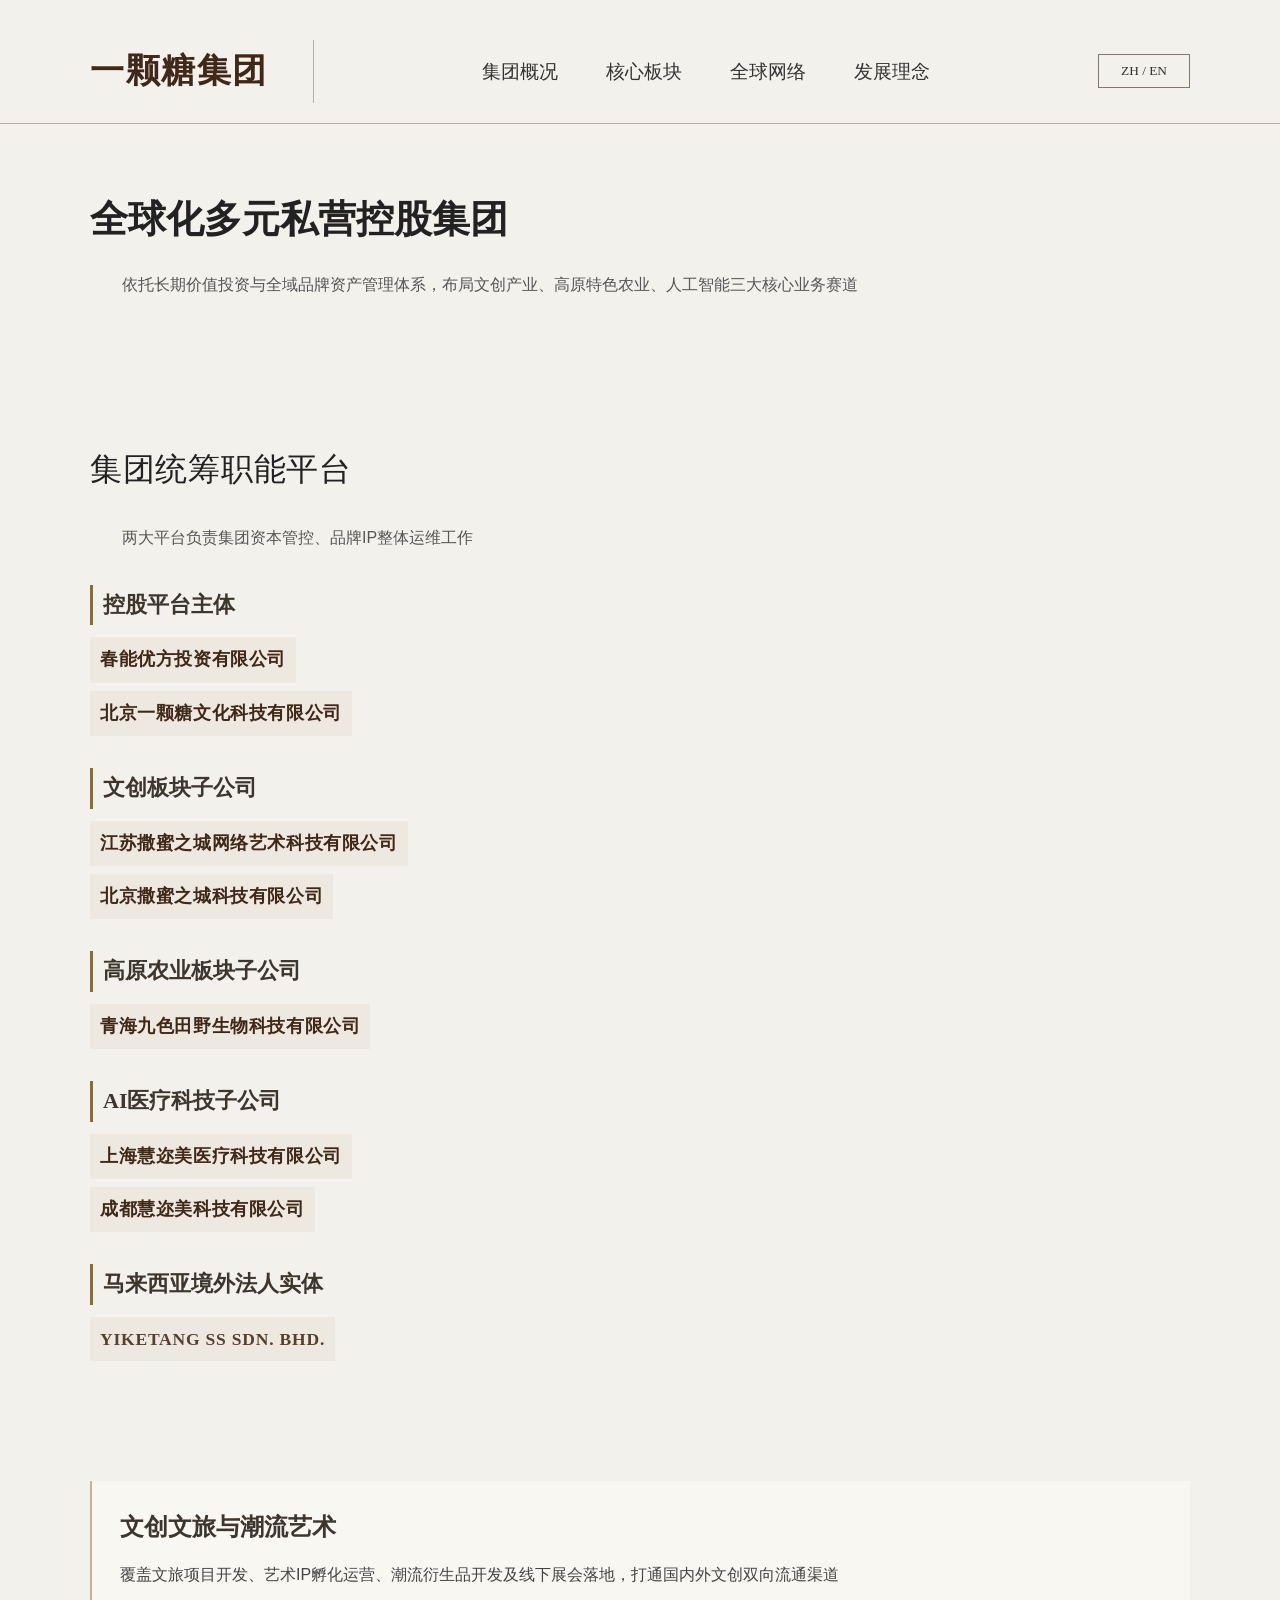
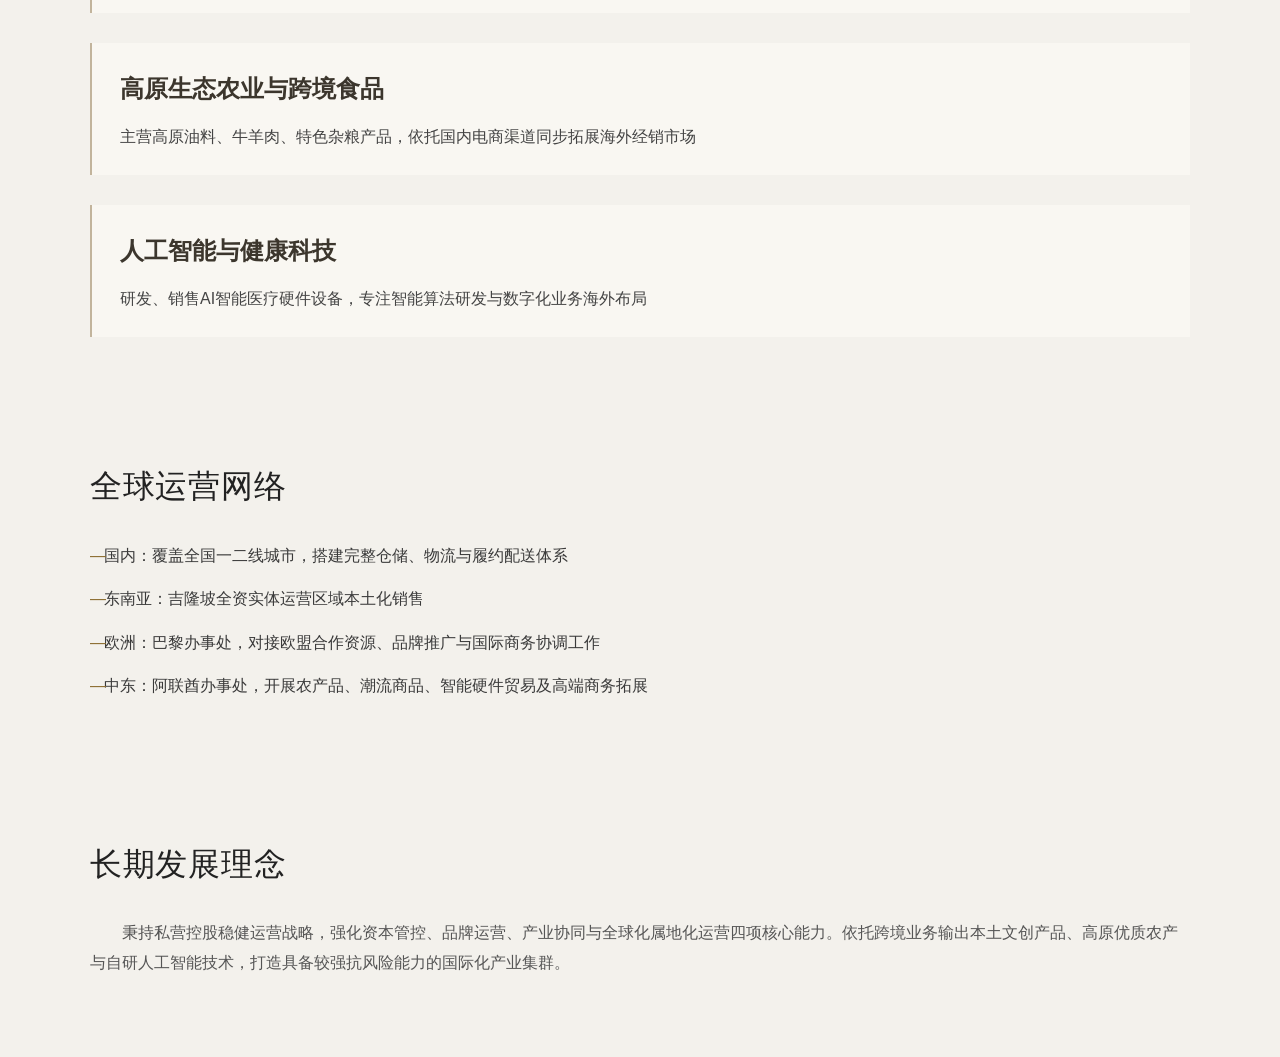
==== index.html @ 086eeeee "v2.0" ====
<!DOCTYPE html>
<html lang="zh-CN">
<head>
  <meta charset="UTF-8">
  <meta name="viewport" content="width=device-width, initial-scale=1.0">
  <title>一颗糖集团 | YKT Group</title>
  <link rel="stylesheet" href="./style.css">
</head>
<body>
  <!-- 顶部导航 -->
  <header class="header">
    <div class="container nav-wrap">
      <div class="nav-brand" id="navBrand"></div>
      <nav class="nav-menu">
        <a href="#about" class="nav-item" data-key="about"></a>
        <a href="#business" class="nav-item" data-key="business"></a>
        <a href="#global" class="nav-item" data-key="globalNet"></a>
        <a href="#vision" class="nav-item" data-key="vision"></a>
      </nav>
      <button class="lang-switch">ZH / EN</button>
    </div>
  </header>

  <!-- 首页横幅 -->
  <section class="hero block">
    <div class="container">
      <h1 class="hero-title"></h1>
      <p class="hero-desc"></p>
    </div>
  </section>

  <!-- 集团&公司列表 -->
  <section id="about" class="about block">
    <div class="container">
      <h2 class="sec-title platform-title"></h2>
      <p class="platform-desc"></p>
      <div class="company-group">
        <h3 class="group-subtitle">控股平台主体</h3>
        <div class="company-list" id="platformCompanies"></div>

        <h3 class="group-subtitle">文创板块子公司</h3>
        <div class="company-list" id="culturalCompanies"></div>

        <h3 class="group-subtitle">高原农业板块子公司</h3>
        <div class="company-list" id="agriCompanies"></div>

        <h3 class="group-subtitle">AI医疗科技子公司</h3>
        <div class="company-list" id="aiMedCompanies"></div>

        <h3 class="group-subtitle">马来西亚境外法人实体</h3>
        <div class="company-list" id="overseaCompanies"></div>
      </div>
    </div>
  </section>

  <!-- 业务板块 -->
  <section id="business" class="business block">
    <div class="container" id="businessWrap"></div>
  </section>

  <!-- 全球网络 -->
  <section id="global" class="global block">
    <div class="container">
      <h2 class="sec-title">全球运营网络</h2>
      <ul class="global-list" id="globalList"></ul>
    </div>
  </section>

  <!-- 发展理念 -->
  <section id="vision" class="vision block">
    <div class="container">
      <h2 class="sec-title">长期发展理念</h2>
      <p class="vision-text"></p>
    </div>
  </section>

  <script src="./main.js"></script>
</body>
</html>
---- style.css ----
* {
  margin: 0;
  padding: 0;
  box-sizing: border-box;
}
html {
  scroll-behavior: smooth;
}
body {
  background-color: #f3f1ec;
  color: #444444;
  font-family: "Segoe UI", Helvetica, Arial, sans-serif;
  line-height: 1.85;
  font-size: 16px;
}
.container {
  max-width: 1180px;
  margin: 0 auto;
  padding: 0 40px;
}
.block {
  padding: 60px 0;
}

/* 导航栏 */
.header {
  padding: 40px 0 20px;
  border-bottom: 1px solid #b8b0a1;
}
.nav-wrap {
  display: flex;
  align-items: center;
  justify-content: space-between;
}
.nav-brand {
  font-family: "Times New Roman", Georgia, serif;
  font-size: 34px;
  font-weight: 700;
  color: #402818;
  letter-spacing: 1.6px;
  padding-right: 45px;
  border-right: 1px solid #b8b0a1;
}
.nav-menu {
  display: flex;
  gap: 48px;
}
.nav-item {
  color: #333;
  text-decoration: none;
  font-size: 19px;
  font-family: "Times New Roman", serif;
  position: relative;
}
.nav-item::after {
  content: "";
  position: absolute;
  left: 0;
  bottom: -4px;
  width: 0;
  height: 2px;
  background-color: #8c6d31;
  transition: 0.3s ease;
}
.nav-item:hover::after {
  width: 100%;
}
.lang-switch {
  border: 1px solid #80786b;
  background: transparent;
  color: #333;
  padding: 8px 22px;
  cursor: pointer;
  transition: 0.3s;
  font-family: "Times New Roman", serif;
}
.lang-switch:hover {
  background: #3c362d;
  color: #fff;
}

/* 通用标题样式 */
.sec-title {
  font-family: "Times New Roman", serif;
  font-size: 32px;
  color: #222;
  margin-bottom: 24px;
  font-weight: normal;
  letter-spacing: 0.7px;
}
.group-subtitle {
  font-family: "Times New Roman", serif;
  font-size: 22px;
  color: #3c362d;
  margin: 32px 0 12px;
  padding-left: 10px;
  border-left: 3px solid #8c6d31;
}
.hero-title {
  font-family: "Times New Roman", serif;
  font-size: 38px;
  color: #222;
  margin-bottom: 16px;
}
.hero-desc, .platform-desc, .vision-text {
  color: #555;
  font-size: 16px;
  text-indent: 2em;
  margin-bottom: 20px;
}

/* 公司列表容器：独占一行排版 */
.company-list {
  display: flex;
  flex-direction: column;
  gap: 8px;
}
/* 中文公司样式 老钱深红棕 */
.cn-firm {
  font-family: SimSun, serif !important;
  color: #402818 !important;
  font-weight: bold !important;
  font-size: 18px !important;
  letter-spacing: 0.6px;
  padding: 6px 10px;
  background-color: rgba(140, 109, 49, 0.06);
  width: fit-content;
}
/* 英文/海外公司 复古咖色 */
.en-firm {
  font-family: "Times New Roman", Georgia, serif !important;
  color: #573f2e !important;
  font-weight: 600 !important;
  font-size: 17.5px !important;
  letter-spacing: 0.8px;
  padding: 6px 10px;
  background-color: rgba(140, 109, 49, 0.06);
  width: fit-content;
}

/* 业务卡片 */
#businessWrap {
  display: flex;
  flex-direction: column;
  gap: 30px;
}
.biz-card {
  padding: 24px 28px;
  background: #f9f7f2;
  border-left: 2px solid #c2b49c;
}
.biz-card h4 {
  font-family: "Times New Roman", serif;
  font-size: 24px;
  color: #3c362d;
  margin-bottom: 10px;
}
/* 全球网络列表 */
.global-list li {
  margin: 14px 0;
  padding-left: 14px;
  color: #3a3a3a;
  list-style: none;
  position: relative;
}
.global-list li::before {
  content: "—";
  color: #8c6d31;
  position: absolute;
  left: 0;
}
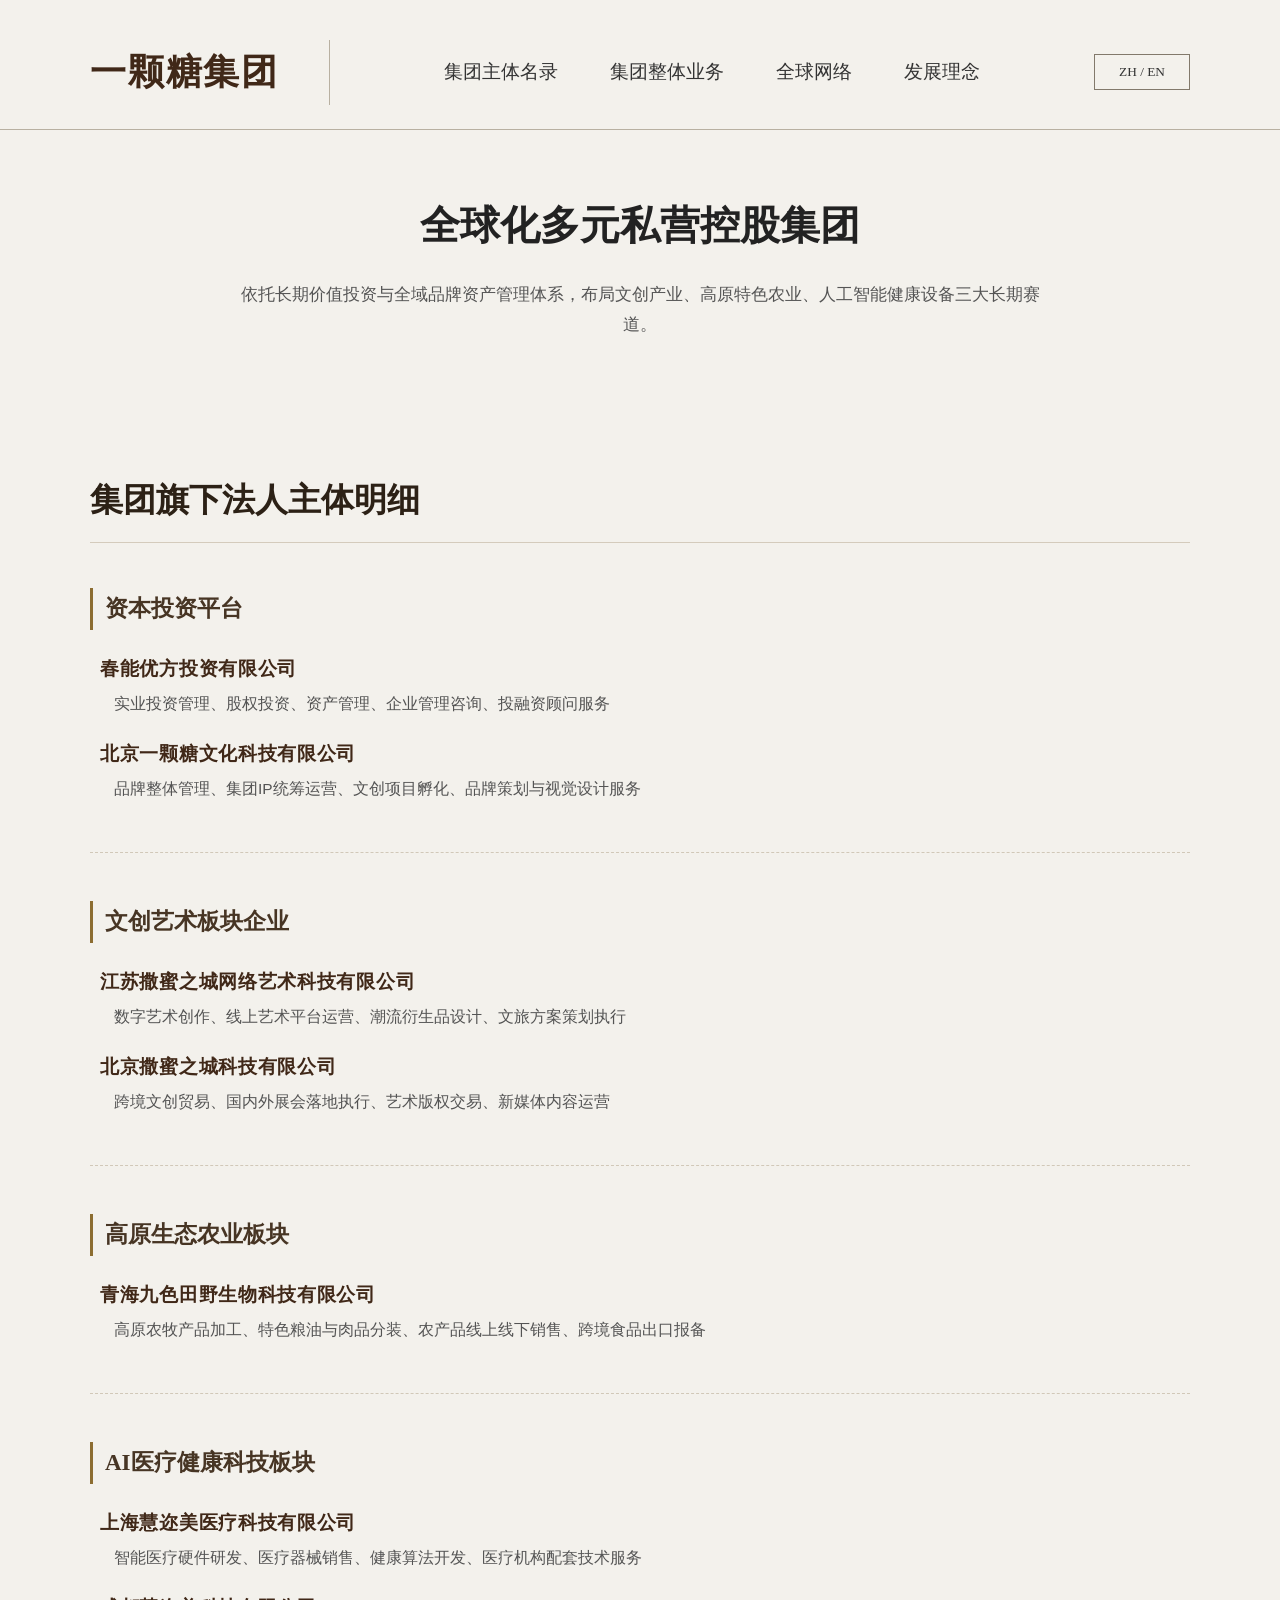
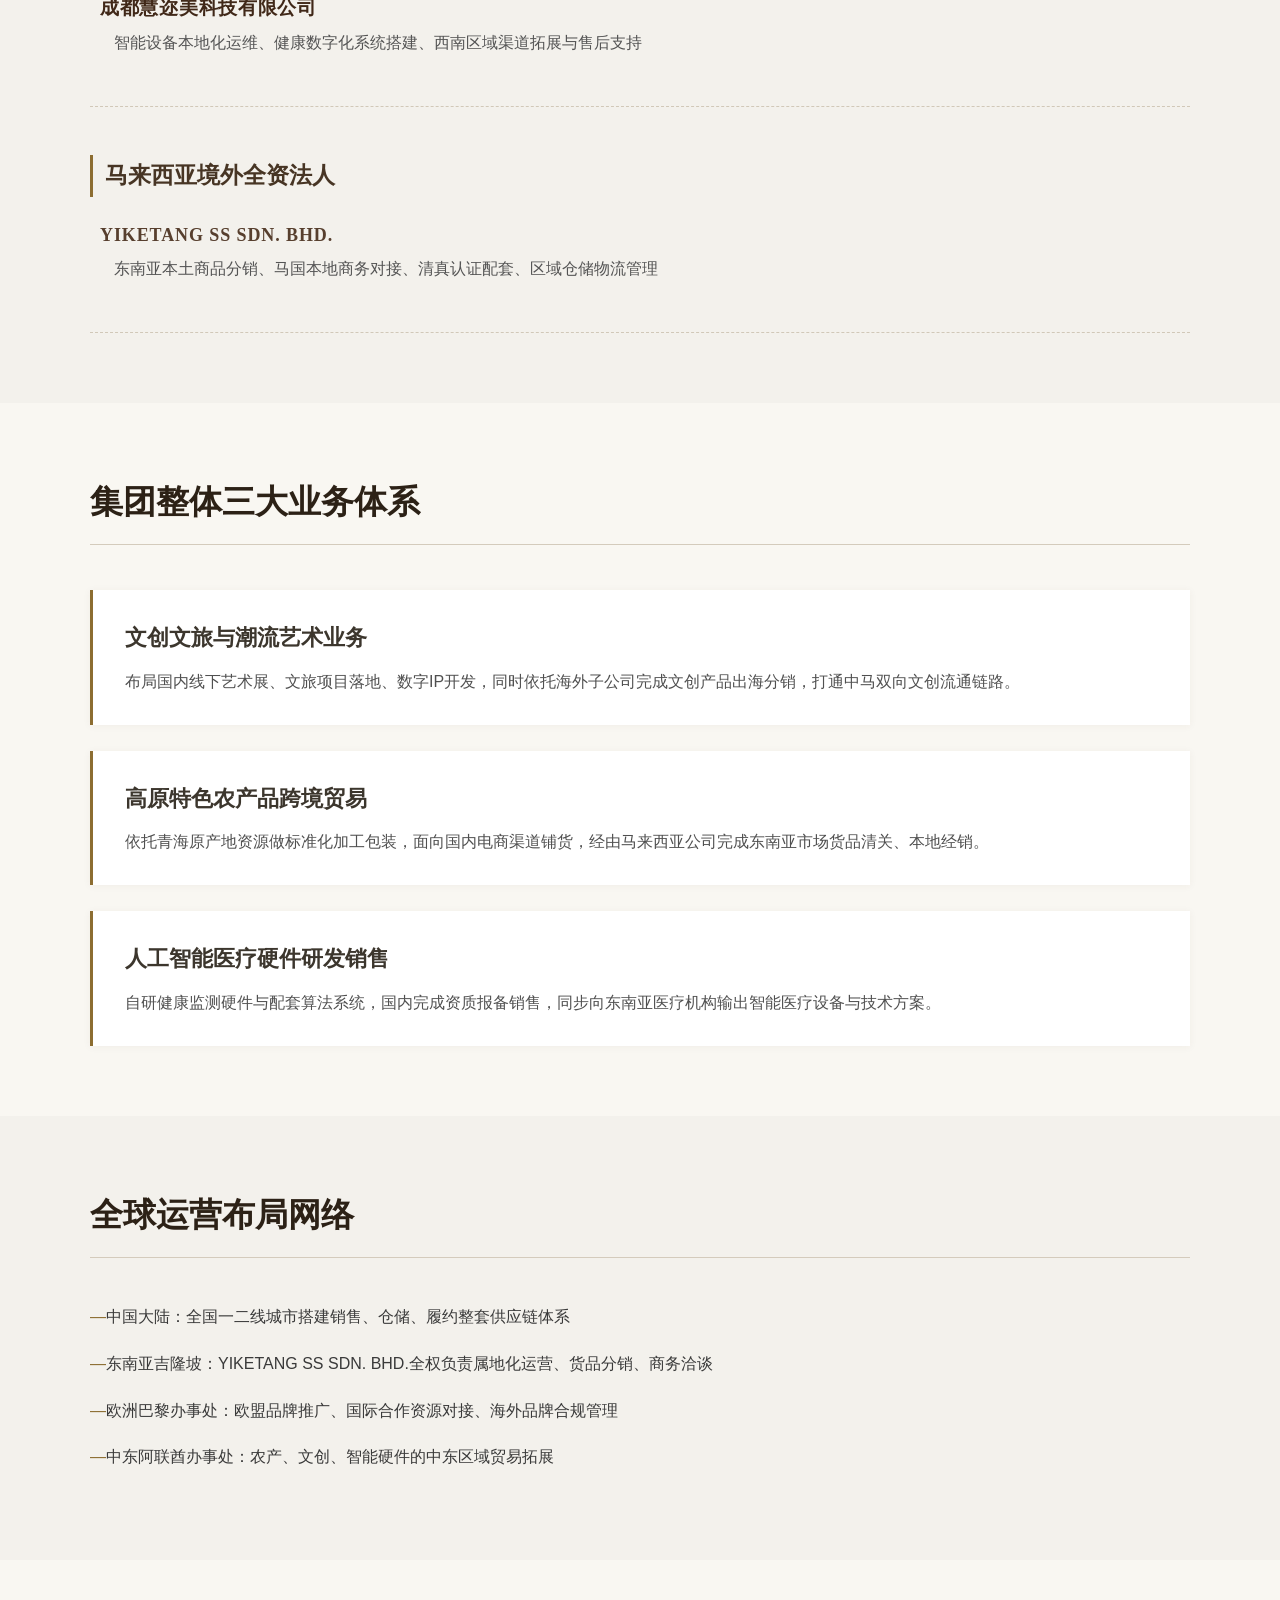
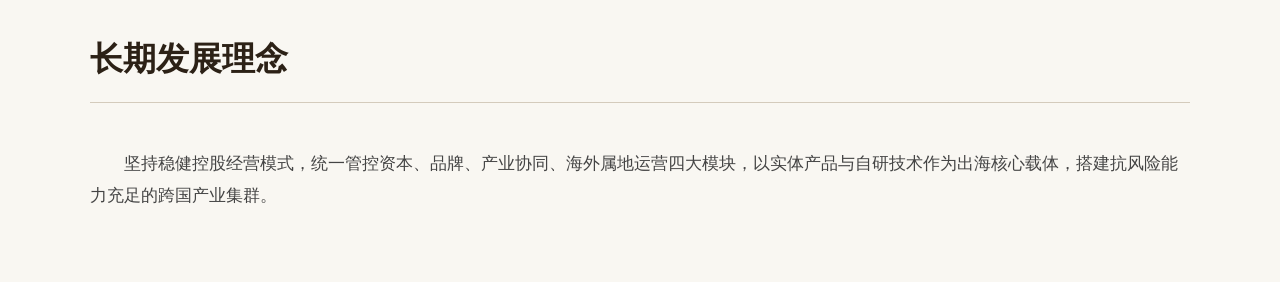
==== commit 06511a63: "v2.1" ====
--- a/index.html
+++ b/index.html
@@ -7,73 +7,58 @@
   <link rel="stylesheet" href="./style.css">
 </head>
 <body>
-  <!-- 顶部导航 -->
-  <header class="header">
-    <div class="container nav-wrap">
-      <div class="nav-brand" id="navBrand"></div>
-      <nav class="nav-menu">
-        <a href="#about" class="nav-item" data-key="about"></a>
-        <a href="#business" class="nav-item" data-key="business"></a>
-        <a href="#global" class="nav-item" data-key="globalNet"></a>
-        <a href="#vision" class="nav-item" data-key="vision"></a>
-      </nav>
-      <button class="lang-switch">ZH / EN</button>
-    </div>
-  </header>
+<header class="site-header">
+  <div class="container header-inner">
+    <div class="header-brand" id="navBrand"></div>
+    <nav class="header-nav">
+      <a href="#firmList" class="nav-item" data-key="about"></a>
+      <a href="#groupBiz" class="nav-item" data-key="business"></a>
+      <a href="#globalNet" class="nav-item" data-key="globalNet"></a>
+      <a href="#vision" class="nav-item" data-key="vision"></a>
+    </nav>
+    <button class="lang-toggle">ZH / EN</button>
+  </div>
+</header>
 
-  <!-- 首页横幅 -->
-  <section class="hero block">
-    <div class="container">
-      <h1 class="hero-title"></h1>
-      <p class="hero-desc"></p>
-    </div>
-  </section>
+<section class="hero-banner">
+  <div class="container">
+    <h1 class="hero-title"></h1>
+    <p class="hero-desc"></p>
+  </div>
+</section>
 
-  <!-- 集团&公司列表 -->
-  <section id="about" class="about block">
-    <div class="container">
-      <h2 class="sec-title platform-title"></h2>
-      <p class="platform-desc"></p>
-      <div class="company-group">
-        <h3 class="group-subtitle">控股平台主体</h3>
-        <div class="company-list" id="platformCompanies"></div>
+<!-- 第一块：所有旗下公司（名称+本行经营范围） -->
+<section id="firmList" class="section-wrap">
+  <div class="container">
+    <h2 class="section-main-title">集团旗下法人主体明细</h2>
+    <div class="firm-wrapper" id="firmContainer"></div>
+  </div>
+</section>
 
-        <h3 class="group-subtitle">文创板块子公司</h3>
-        <div class="company-list" id="culturalCompanies"></div>
+<!-- 第二块：集团整体总业务（独立分区，和公司列表完全分开） -->
+<section id="groupBiz" class="section-wrap bg-light">
+  <div class="container">
+    <h2 class="section-main-title">集团整体三大业务体系</h2>
+    <div class="biz-wrapper" id="bizContainer"></div>
+  </div>
+</section>
 
-        <h3 class="group-subtitle">高原农业板块子公司</h3>
-        <div class="company-list" id="agriCompanies"></div>
+<!-- 全球网络 -->
+<section id="globalNet" class="section-wrap">
+  <div class="container">
+    <h2 class="section-main-title">全球运营布局网络</h2>
+    <ul class="global-list" id="globalList"></ul>
+  </div>
+</section>
 
-        <h3 class="group-subtitle">AI医疗科技子公司</h3>
-        <div class="company-list" id="aiMedCompanies"></div>
+<!-- 发展理念 -->
+<section id="vision" class="section-wrap bg-light">
+  <div class="container">
+    <h2 class="section-main-title">长期发展理念</h2>
+    <p class="vision-text"></p>
+  </div>
+</section>
 
-        <h3 class="group-subtitle">马来西亚境外法人实体</h3>
-        <div class="company-list" id="overseaCompanies"></div>
-      </div>
-    </div>
-  </section>
-
-  <!-- 业务板块 -->
-  <section id="business" class="business block">
-    <div class="container" id="businessWrap"></div>
-  </section>
-
-  <!-- 全球网络 -->
-  <section id="global" class="global block">
-    <div class="container">
-      <h2 class="sec-title">全球运营网络</h2>
-      <ul class="global-list" id="globalList"></ul>
-    </div>
-  </section>
-
-  <!-- 发展理念 -->
-  <section id="vision" class="vision block">
-    <div class="container">
-      <h2 class="sec-title">长期发展理念</h2>
-      <p class="vision-text"></p>
-    </div>
-  </section>
-
-  <script src="./main.js"></script>
+<script src="./main.js"></script>
 </body>
 </html>
--- a/style.css
+++ b/style.css
@@ -1,3 +1,4 @@
+/* 全局重置 & 基础老钱底色 */
 * {
   margin: 0;
   padding: 0;
@@ -8,164 +9,201 @@
 }
 body {
   background-color: #f3f1ec;
-  color: #444444;
+  color: #424242;
   font-family: "Segoe UI", Helvetica, Arial, sans-serif;
-  line-height: 1.85;
   font-size: 16px;
+  line-height: 1.8;
 }
 .container {
-  max-width: 1180px;
+  max-width: 1200px;
   margin: 0 auto;
-  padding: 0 40px;
-}
-.block {
-  padding: 60px 0;
-}
-
-/* 导航栏 */
-.header {
-  padding: 40px 0 20px;
+  padding: 0 50px;
+}
+.section-wrap {
+  padding: 70px 0;
+}
+.bg-light {
+  background-color: #f9f7f2;
+}
+
+/* 顶部导航 */
+.site-header {
+  padding: 40px 0 24px;
   border-bottom: 1px solid #b8b0a1;
 }
-.nav-wrap {
+.header-inner {
   display: flex;
   align-items: center;
   justify-content: space-between;
 }
-.nav-brand {
-  font-family: "Times New Roman", Georgia, serif;
-  font-size: 34px;
+.header-brand {
+  font-family: "Times New Roman", serif;
+  font-size: 36px;
   font-weight: 700;
   color: #402818;
-  letter-spacing: 1.6px;
-  padding-right: 45px;
+  letter-spacing: 1.8px;
+  padding-right: 50px;
   border-right: 1px solid #b8b0a1;
 }
-.nav-menu {
-  display: flex;
-  gap: 48px;
+.header-nav {
+  display: flex;
+  gap: 52px;
 }
 .nav-item {
+  font-family: "Times New Roman", serif;
+  font-size: 19px;
   color: #333;
   text-decoration: none;
-  font-size: 19px;
-  font-family: "Times New Roman", serif;
   position: relative;
 }
 .nav-item::after {
   content: "";
-  position: absolute;
-  left: 0;
-  bottom: -4px;
   width: 0;
   height: 2px;
   background-color: #8c6d31;
-  transition: 0.3s ease;
+  position: absolute;
+  left: 0;
+  bottom: -5px;
+  transition: 0.3s;
 }
 .nav-item:hover::after {
   width: 100%;
 }
-.lang-switch {
-  border: 1px solid #80786b;
+.lang-toggle {
+  border: 1px solid #82796b;
   background: transparent;
+  padding: 9px 24px;
+  font-family: "Times New Roman", serif;
+  cursor: pointer;
   color: #333;
-  padding: 8px 22px;
-  cursor: pointer;
   transition: 0.3s;
-  font-family: "Times New Roman", serif;
-}
-.lang-switch:hover {
-  background: #3c362d;
+}
+.lang-toggle:hover {
+  background-color: #3c362d;
   color: #fff;
-}
-
-/* 通用标题样式 */
-.sec-title {
-  font-family: "Times New Roman", serif;
-  font-size: 32px;
+  border-color: #3c362d;
+}
+
+/* 首页横幅 */
+.hero-banner {
+  padding: 60px 0;
+  text-align: center;
+}
+.hero-title {
+  font-family: "Times New Roman", serif;
+  font-size: 40px;
   color: #222;
-  margin-bottom: 24px;
-  font-weight: normal;
+  margin-bottom: 18px;
+}
+.hero-desc {
+  max-width: 800px;
+  margin: 0 auto;
+  color: #555;
+  font-size: 17px;
+}
+
+/* 通用大标题 */
+.section-main-title {
+  font-family: "Times New Roman", serif;
+  font-size: 33px;
+  color: #2c2116;
+  margin-bottom: 45px;
+  padding-bottom: 12px;
+  border-bottom: 1px solid #d4cbbc;
+}
+
+/* ========== 公司区块样式【核心：名称一行，经营范围紧跟下一行】 ========== */
+.firm-wrapper {
+  display: flex;
+  flex-direction: column;
+  gap: 48px;
+}
+/* 每个业务板块大分组 */
+.firm-group-block {
+  padding-bottom: 30px;
+  border-bottom: 1px dashed #d1c8b8;
+}
+.firm-group-title {
+  font-family: "Times New Roman", serif;
+  font-size: 23px;
+  color: #473524;
+  margin-bottom: 22px;
+  padding-left: 12px;
+  border-left: 3px solid #8c6d31;
+}
+/* 单家公司容器 */
+.single-firm-item {
+  margin-bottom: 20px;
+  padding-left: 10px;
+}
+/* 中文公司名称样式 */
+.cn-firm-name {
+  font-family: SimSun, serif;
+  font-size: 19px;
+  font-weight: bold;
+  color: #402818;
   letter-spacing: 0.7px;
-}
-.group-subtitle {
+  display: block;
+}
+/* 外文公司名称样式 */
+.en-firm-name {
+  font-family: "Times New Roman", serif;
+  font-size: 18px;
+  font-weight: 600;
+  color: #573f2e;
+  letter-spacing: 0.9px;
+  display: block;
+}
+/* 经营范围：名称下一行，缩进弱化显示 */
+.firm-scope-text {
+  color: #545454;
+  font-size: 15.5px;
+  padding-left: 14px;
+  margin-top: 4px;
+  line-height: 1.75;
+}
+
+/* 集团总业务卡片 */
+.biz-wrapper {
+  display: flex;
+  flex-direction: column;
+  gap: 26px;
+}
+.biz-card {
+  padding: 28px 32px;
+  background-color: #fff;
+  border-left: 3px solid #8c6d31;
+  box-shadow: 0 1px 8px rgba(80,65,40,0.05);
+}
+.biz-card h4 {
   font-family: "Times New Roman", serif;
   font-size: 22px;
   color: #3c362d;
-  margin: 32px 0 12px;
-  padding-left: 10px;
-  border-left: 3px solid #8c6d31;
-}
-.hero-title {
-  font-family: "Times New Roman", serif;
-  font-size: 38px;
-  color: #222;
-  margin-bottom: 16px;
-}
-.hero-desc, .platform-desc, .vision-text {
-  color: #555;
-  font-size: 16px;
-  text-indent: 2em;
-  margin-bottom: 20px;
-}
-
-/* 公司列表容器：独占一行排版 */
-.company-list {
-  display: flex;
-  flex-direction: column;
-  gap: 8px;
-}
-/* 中文公司样式 老钱深红棕 */
-.cn-firm {
-  font-family: SimSun, serif !important;
-  color: #402818 !important;
-  font-weight: bold !important;
-  font-size: 18px !important;
-  letter-spacing: 0.6px;
-  padding: 6px 10px;
-  background-color: rgba(140, 109, 49, 0.06);
-  width: fit-content;
-}
-/* 英文/海外公司 复古咖色 */
-.en-firm {
-  font-family: "Times New Roman", Georgia, serif !important;
-  color: #573f2e !important;
-  font-weight: 600 !important;
-  font-size: 17.5px !important;
-  letter-spacing: 0.8px;
-  padding: 6px 10px;
-  background-color: rgba(140, 109, 49, 0.06);
-  width: fit-content;
-}
-
-/* 业务卡片 */
-#businessWrap {
-  display: flex;
-  flex-direction: column;
-  gap: 30px;
-}
-.biz-card {
-  padding: 24px 28px;
-  background: #f9f7f2;
-  border-left: 2px solid #c2b49c;
-}
-.biz-card h4 {
-  font-family: "Times New Roman", serif;
-  font-size: 24px;
-  color: #3c362d;
   margin-bottom: 10px;
 }
+.biz-card p {
+  color: #505050;
+}
+
 /* 全球网络列表 */
 .global-list li {
-  margin: 14px 0;
-  padding-left: 14px;
+  list-style: none;
+  margin: 18px 0;
+  padding-left: 16px;
+  position: relative;
   color: #3a3a3a;
-  list-style: none;
-  position: relative;
 }
 .global-list li::before {
   content: "—";
   color: #8c6d31;
   position: absolute;
   left: 0;
+}
+
+/* 底部理念文本 */
+.vision-text {
+  font-size: 17px;
+  color: #444;
+  line-height: 1.9;
+  text-indent: 2em;
 }
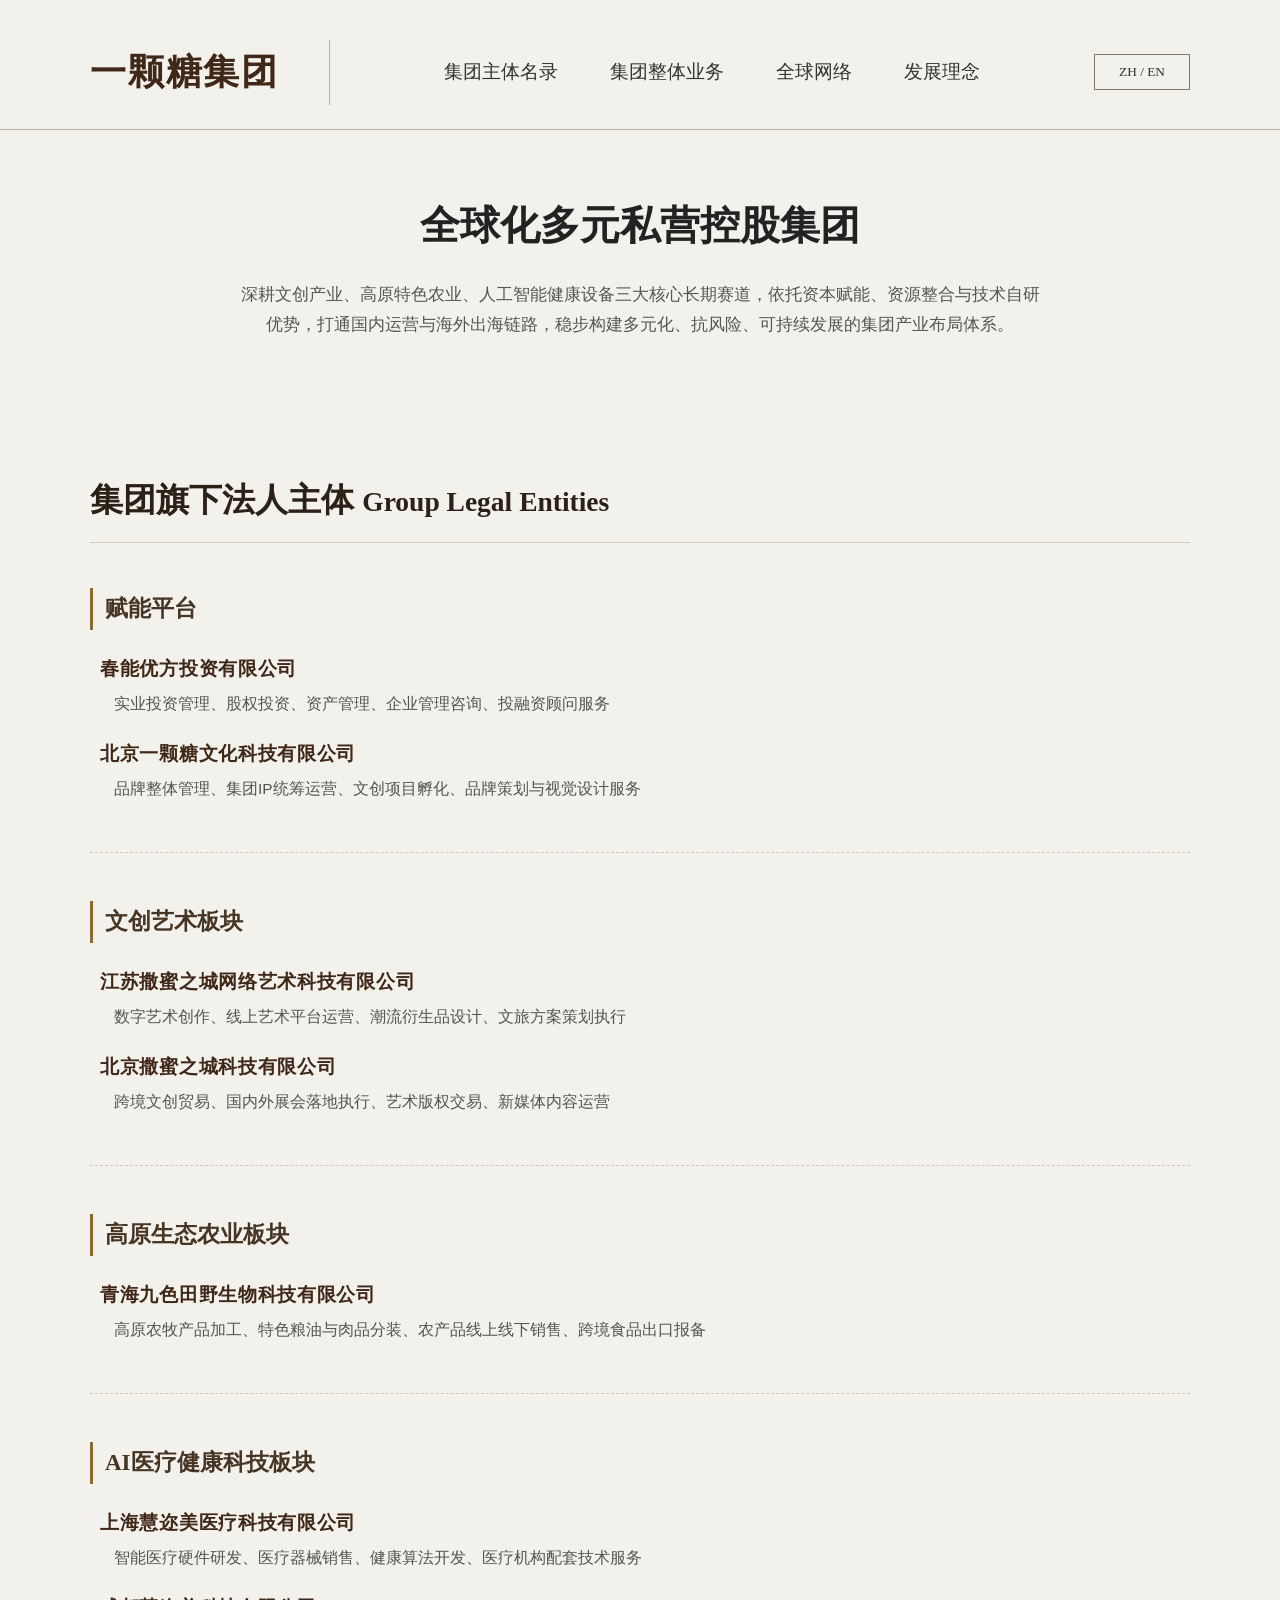
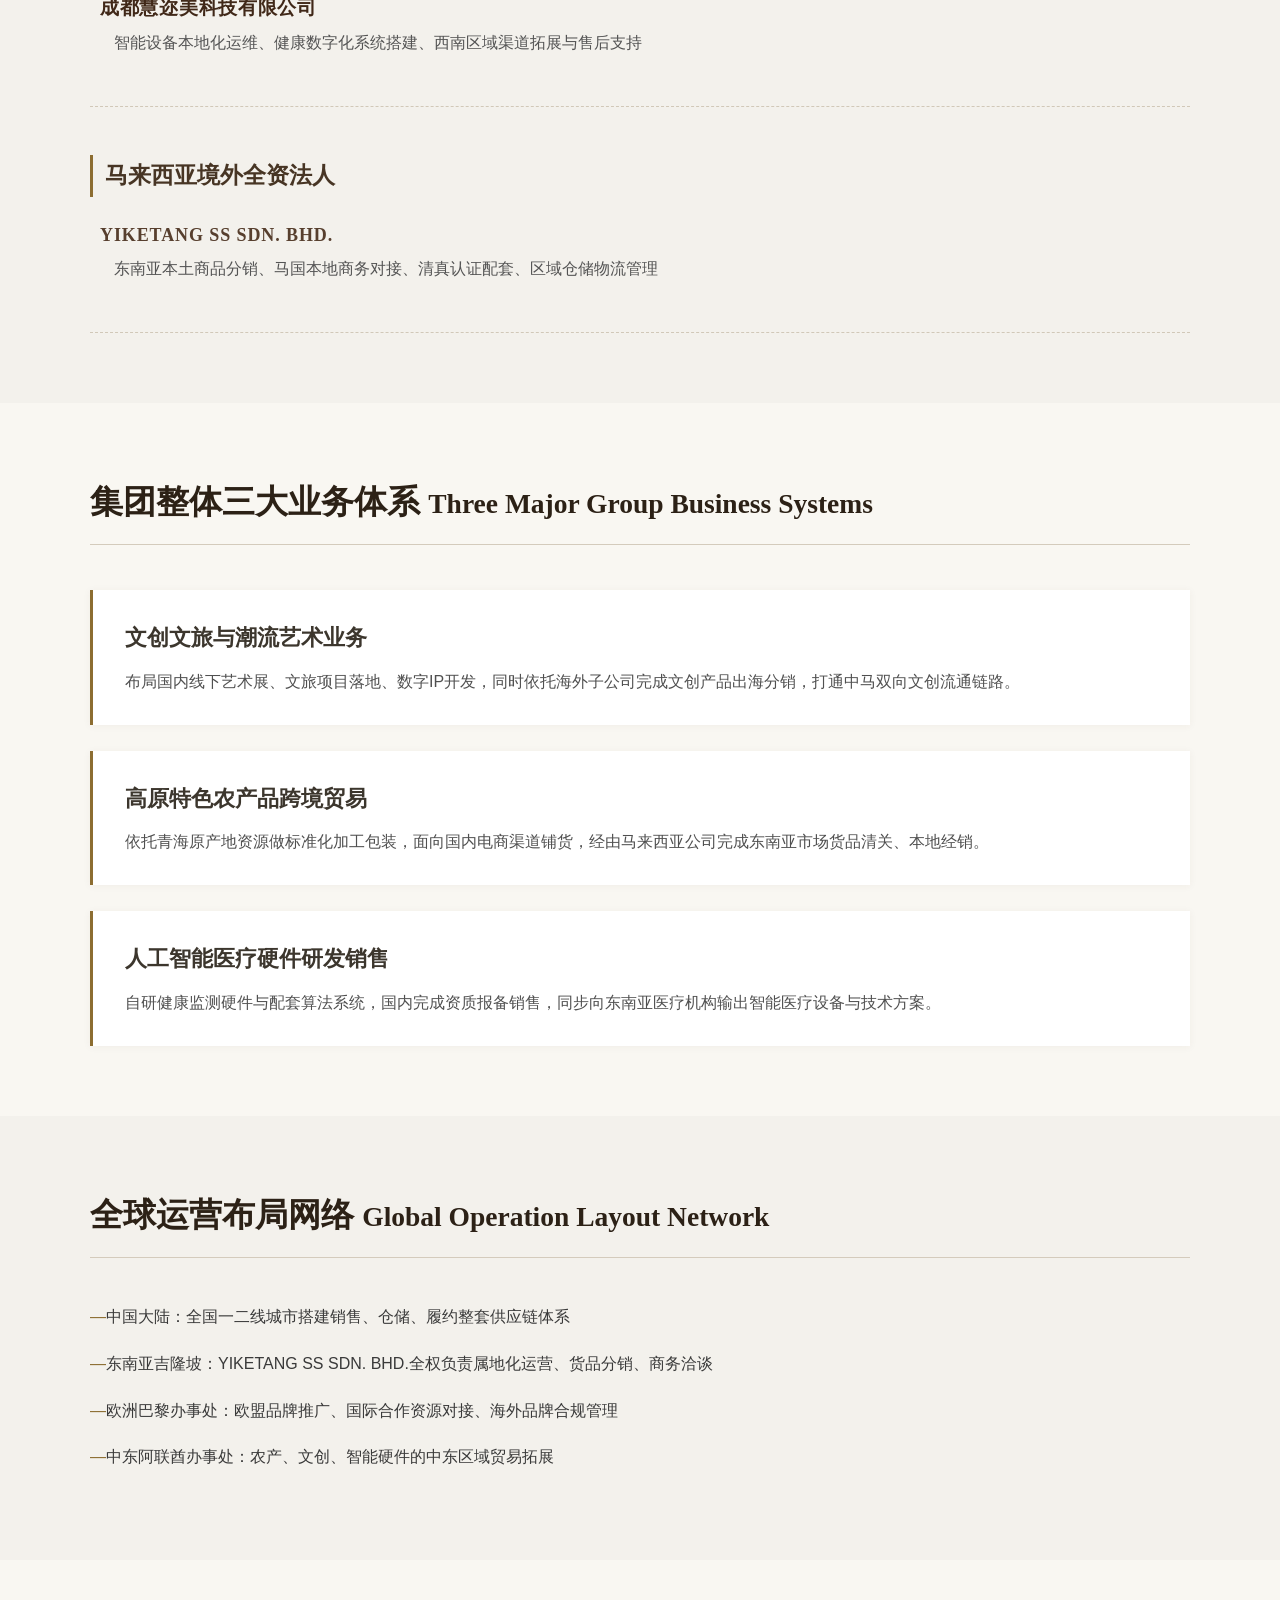
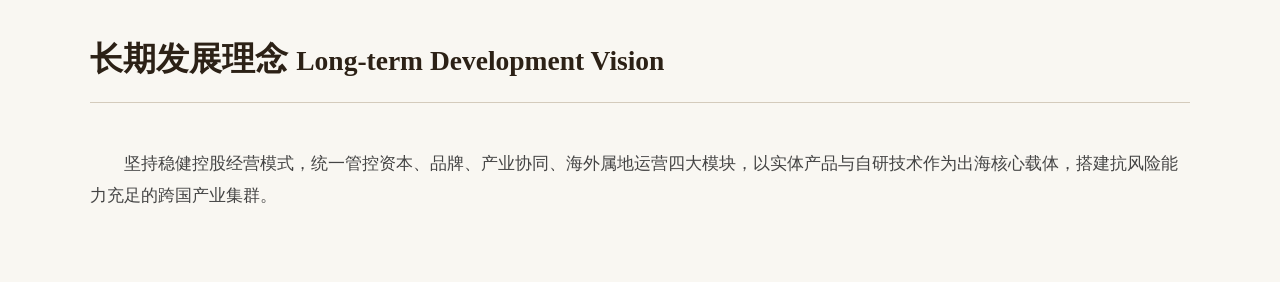
==== commit ee598c80: "标题中英文" ====
--- a/index.html
+++ b/index.html
@@ -30,7 +30,7 @@
 <!-- 第一块：所有旗下公司（名称+本行经营范围） -->
 <section id="firmList" class="section-wrap">
   <div class="container">
-    <h2 class="section-main-title">集团旗下法人主体明细</h2>
+    <h2 class="section-main-title">集团旗下法人主体 <small>Group Legal Entities</small></h2>
     <div class="firm-wrapper" id="firmContainer"></div>
   </div>
 </section>
@@ -38,7 +38,7 @@
 <!-- 第二块：集团整体总业务（独立分区，和公司列表完全分开） -->
 <section id="groupBiz" class="section-wrap bg-light">
   <div class="container">
-    <h2 class="section-main-title">集团整体三大业务体系</h2>
+    <h2 class="section-main-title">集团整体三大业务体系 <small>Three Major Group Business Systems</small></h2>
     <div class="biz-wrapper" id="bizContainer"></div>
   </div>
 </section>
@@ -46,7 +46,7 @@
 <!-- 全球网络 -->
 <section id="globalNet" class="section-wrap">
   <div class="container">
-    <h2 class="section-main-title">全球运营布局网络</h2>
+    <h2 class="section-main-title">全球运营布局网络 <small>Global Operation Layout Network</small></h2>
     <ul class="global-list" id="globalList"></ul>
   </div>
 </section>
@@ -54,7 +54,7 @@
 <!-- 发展理念 -->
 <section id="vision" class="section-wrap bg-light">
   <div class="container">
-    <h2 class="section-main-title">长期发展理念</h2>
+    <h2 class="section-main-title">长期发展理念 <small>Long-term Development Vision</small></h2>
     <p class="vision-text"></p>
   </div>
 </section>
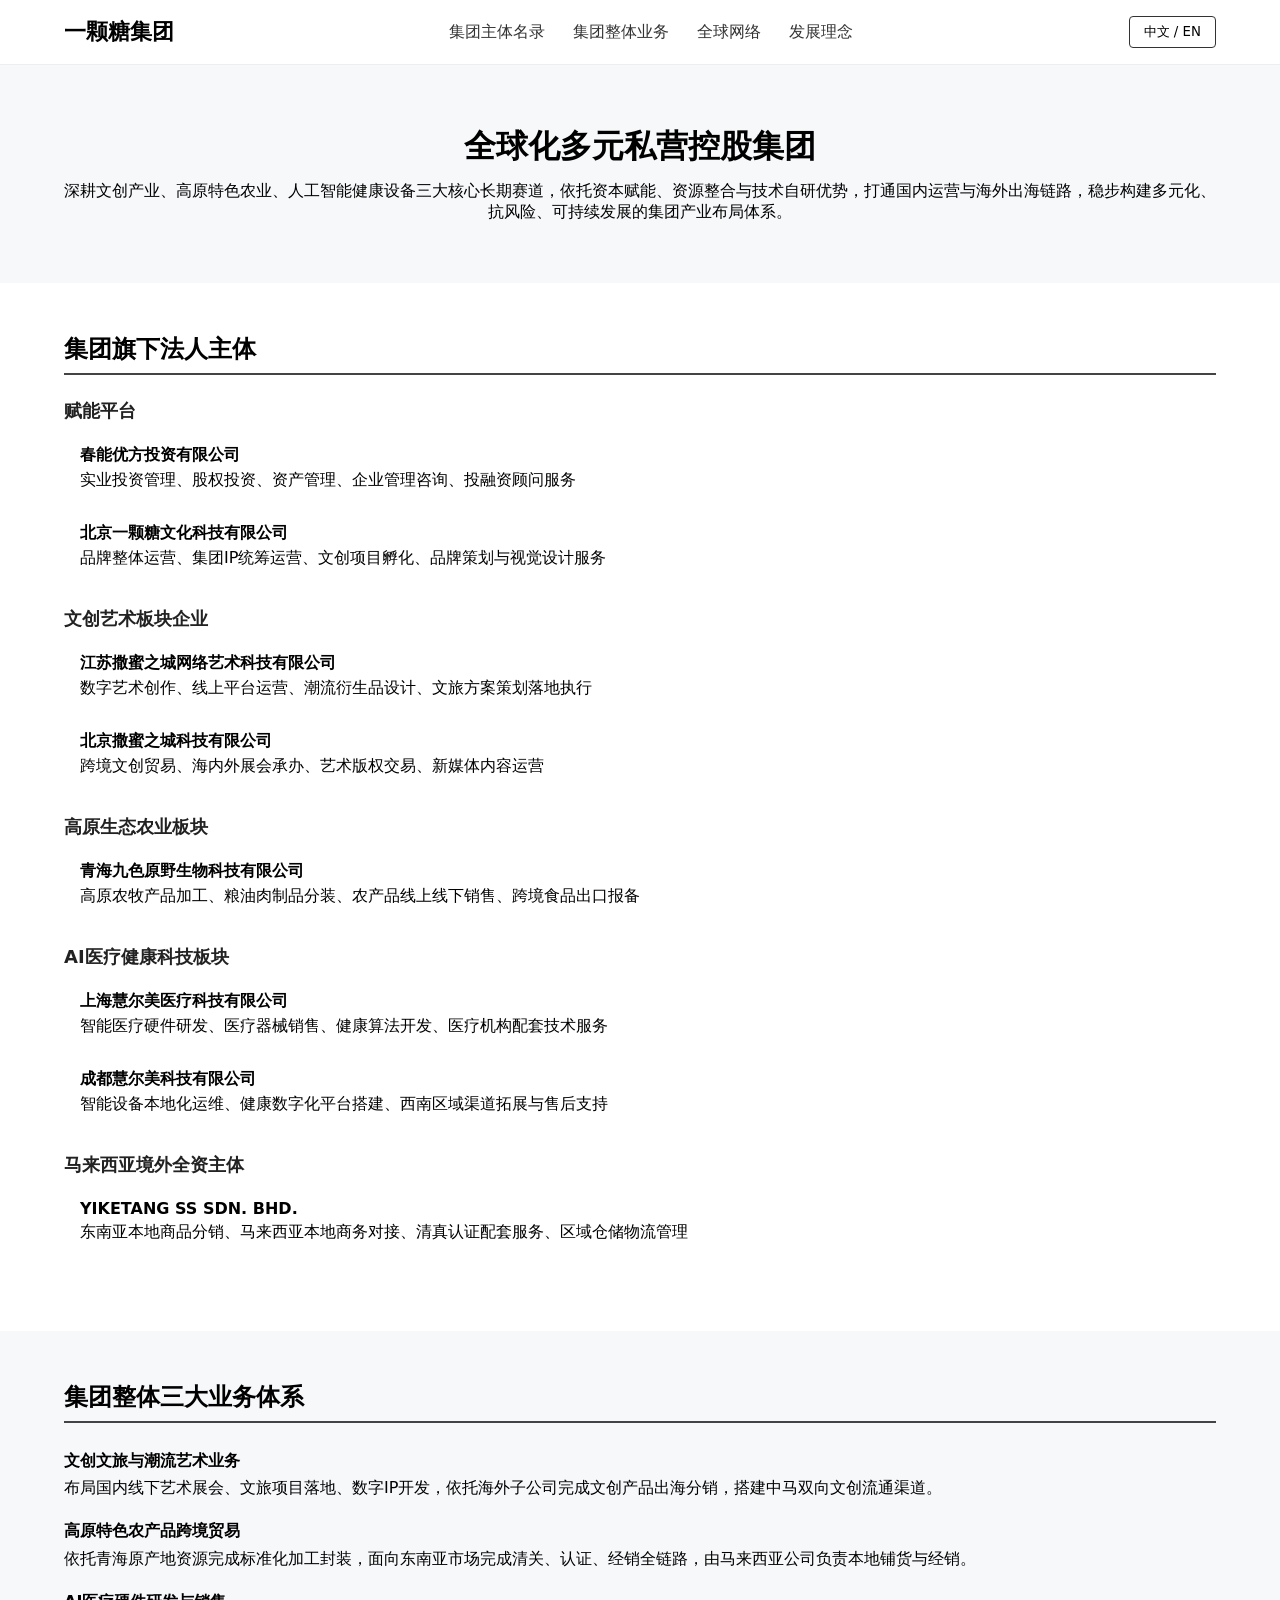
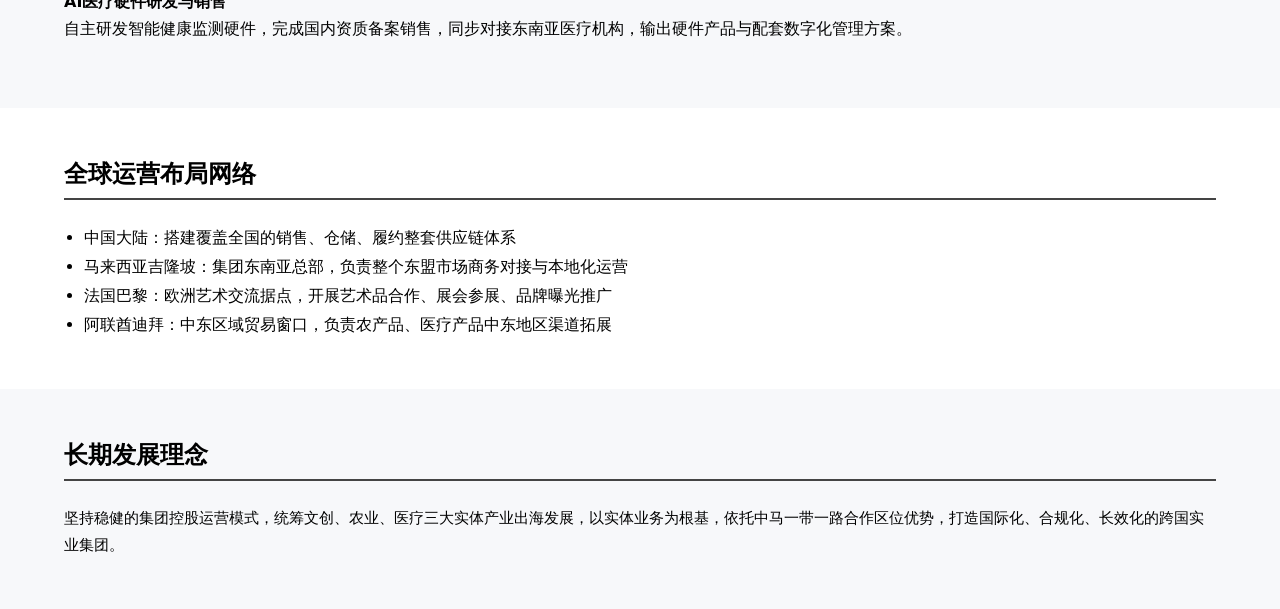
==== commit a4e4f5b8: "v2.2" ====
--- a/index.html
+++ b/index.html
@@ -16,7 +16,7 @@
       <a href="#globalNet" class="nav-item" data-key="globalNet"></a>
       <a href="#vision" class="nav-item" data-key="vision"></a>
     </nav>
-    <button class="lang-toggle">ZH / EN</button>
+    <button class="lang-toggle" id="langBtn">中文 / EN</button>
   </div>
 </header>
 
@@ -27,34 +27,30 @@
   </div>
 </section>
 
-<!-- 第一块：所有旗下公司（名称+本行经营范围） -->
 <section id="firmList" class="section-wrap">
   <div class="container">
-    <h2 class="section-main-title">集团旗下法人主体 <small>Group Legal Entities</small></h2>
+    <h2 class="section-main-title" data-key="firmTitle"></h2>
     <div class="firm-wrapper" id="firmContainer"></div>
   </div>
 </section>
 
-<!-- 第二块：集团整体总业务（独立分区，和公司列表完全分开） -->
 <section id="groupBiz" class="section-wrap bg-light">
   <div class="container">
-    <h2 class="section-main-title">集团整体三大业务体系 <small>Three Major Group Business Systems</small></h2>
+    <h2 class="section-main-title" data-key="bizTitle"></h2>
     <div class="biz-wrapper" id="bizContainer"></div>
   </div>
 </section>
 
-<!-- 全球网络 -->
 <section id="globalNet" class="section-wrap">
   <div class="container">
-    <h2 class="section-main-title">全球运营布局网络 <small>Global Operation Layout Network</small></h2>
+    <h2 class="section-main-title" data-key="netTitle"></h2>
     <ul class="global-list" id="globalList"></ul>
   </div>
 </section>
 
-<!-- 发展理念 -->
 <section id="vision" class="section-wrap bg-light">
   <div class="container">
-    <h2 class="section-main-title">长期发展理念 <small>Long-term Development Vision</small></h2>
+    <h2 class="section-main-title" data-key="visionTitle"></h2>
     <p class="vision-text"></p>
   </div>
 </section>
--- a/style.css
+++ b/style.css
@@ -1,209 +1,91 @@
-/* 全局重置 & 基础老钱底色 */
 * {
   margin: 0;
   padding: 0;
   box-sizing: border-box;
-}
-html {
-  scroll-behavior: smooth;
-}
-body {
-  background-color: #f3f1ec;
-  color: #424242;
-  font-family: "Segoe UI", Helvetica, Arial, sans-serif;
-  font-size: 16px;
-  line-height: 1.8;
+  font-family: system-ui, -apple-system, sans-serif;
 }
 .container {
+  width: 90%;
   max-width: 1200px;
   margin: 0 auto;
-  padding: 0 50px;
 }
-.section-wrap {
-  padding: 70px 0;
-}
-.bg-light {
-  background-color: #f9f7f2;
-}
-
-/* 顶部导航 */
 .site-header {
-  padding: 40px 0 24px;
-  border-bottom: 1px solid #b8b0a1;
+  padding: 16px 0;
+  border-bottom: 1px solid #eee;
 }
 .header-inner {
   display: flex;
   align-items: center;
   justify-content: space-between;
+  gap: 30px;
 }
 .header-brand {
-  font-family: "Times New Roman", serif;
-  font-size: 36px;
-  font-weight: 700;
-  color: #402818;
-  letter-spacing: 1.8px;
-  padding-right: 50px;
-  border-right: 1px solid #b8b0a1;
+  font-size: 22px;
+  font-weight: bold;
 }
 .header-nav {
   display: flex;
-  gap: 52px;
+  gap: 28px;
 }
 .nav-item {
-  font-family: "Times New Roman", serif;
-  font-size: 19px;
   color: #333;
   text-decoration: none;
-  position: relative;
-}
-.nav-item::after {
-  content: "";
-  width: 0;
-  height: 2px;
-  background-color: #8c6d31;
-  position: absolute;
-  left: 0;
-  bottom: -5px;
-  transition: 0.3s;
-}
-.nav-item:hover::after {
-  width: 100%;
 }
 .lang-toggle {
-  border: 1px solid #82796b;
-  background: transparent;
-  padding: 9px 24px;
-  font-family: "Times New Roman", serif;
+  padding: 6px 14px;
+  border: 1px solid #333;
+  background: #fff;
+  border-radius: 4px;
   cursor: pointer;
-  color: #333;
-  transition: 0.3s;
 }
-.lang-toggle:hover {
-  background-color: #3c362d;
-  color: #fff;
-  border-color: #3c362d;
-}
-
-/* 首页横幅 */
 .hero-banner {
   padding: 60px 0;
   text-align: center;
+  background: #f7f8fa;
 }
 .hero-title {
-  font-family: "Times New Roman", serif;
-  font-size: 40px;
+  font-size: 32px;
+  margin-bottom: 12px;
+}
+.section-wrap {
+  padding: 50px 0;
+}
+.bg-light {
+  background-color: #f7f8fa;
+}
+.section-main-title {
+  font-size: 24px;
+  margin-bottom: 24px;
+  padding-bottom: 8px;
+  border-bottom: 2px solid #444;
+}
+.group-block {
+  margin-bottom: 26px;
+}
+.group-block h3 {
+  font-size: 18px;
+  margin-bottom: 10px;
   color: #222;
-  margin-bottom: 18px;
 }
-.hero-desc {
-  max-width: 800px;
-  margin: 0 auto;
-  color: #555;
-  font-size: 17px;
+.firm-card {
+  padding: 12px 16px;
+  background: #fff;
+  border-radius: 6px;
+  margin-bottom: 8px;
 }
-
-/* 通用大标题 */
-.section-main-title {
-  font-family: "Times New Roman", serif;
-  font-size: 33px;
-  color: #2c2116;
-  margin-bottom: 45px;
-  padding-bottom: 12px;
-  border-bottom: 1px solid #d4cbbc;
+.firm-name {
+  font-weight: 600;
+  margin-bottom: 4px;
 }
-
-/* ========== 公司区块样式【核心：名称一行，经营范围紧跟下一行】 ========== */
-.firm-wrapper {
-  display: flex;
-  flex-direction: column;
-  gap: 48px;
+.global-list {
+  padding-left: 20px;
+  line-height: 1.8;
 }
-/* 每个业务板块大分组 */
-.firm-group-block {
-  padding-bottom: 30px;
-  border-bottom: 1px dashed #d1c8b8;
+.biz-item {
+  margin-bottom: 16px;
+  line-height: 1.7;
 }
-.firm-group-title {
-  font-family: "Times New Roman", serif;
-  font-size: 23px;
-  color: #473524;
-  margin-bottom: 22px;
-  padding-left: 12px;
-  border-left: 3px solid #8c6d31;
-}
-/* 单家公司容器 */
-.single-firm-item {
-  margin-bottom: 20px;
-  padding-left: 10px;
-}
-/* 中文公司名称样式 */
-.cn-firm-name {
-  font-family: SimSun, serif;
-  font-size: 19px;
-  font-weight: bold;
-  color: #402818;
-  letter-spacing: 0.7px;
-  display: block;
-}
-/* 外文公司名称样式 */
-.en-firm-name {
-  font-family: "Times New Roman", serif;
-  font-size: 18px;
-  font-weight: 600;
-  color: #573f2e;
-  letter-spacing: 0.9px;
-  display: block;
-}
-/* 经营范围：名称下一行，缩进弱化显示 */
-.firm-scope-text {
-  color: #545454;
-  font-size: 15.5px;
-  padding-left: 14px;
-  margin-top: 4px;
-  line-height: 1.75;
-}
-
-/* 集团总业务卡片 */
-.biz-wrapper {
-  display: flex;
-  flex-direction: column;
-  gap: 26px;
-}
-.biz-card {
-  padding: 28px 32px;
-  background-color: #fff;
-  border-left: 3px solid #8c6d31;
-  box-shadow: 0 1px 8px rgba(80,65,40,0.05);
-}
-.biz-card h4 {
-  font-family: "Times New Roman", serif;
-  font-size: 22px;
-  color: #3c362d;
-  margin-bottom: 10px;
-}
-.biz-card p {
-  color: #505050;
-}
-
-/* 全球网络列表 */
-.global-list li {
-  list-style: none;
-  margin: 18px 0;
-  padding-left: 16px;
-  position: relative;
-  color: #3a3a3a;
-}
-.global-list li::before {
-  content: "—";
-  color: #8c6d31;
-  position: absolute;
-  left: 0;
-}
-
-/* 底部理念文本 */
 .vision-text {
-  font-size: 17px;
-  color: #444;
-  line-height: 1.9;
-  text-indent: 2em;
+  line-height: 1.8;
+  font-size: 15px;
 }
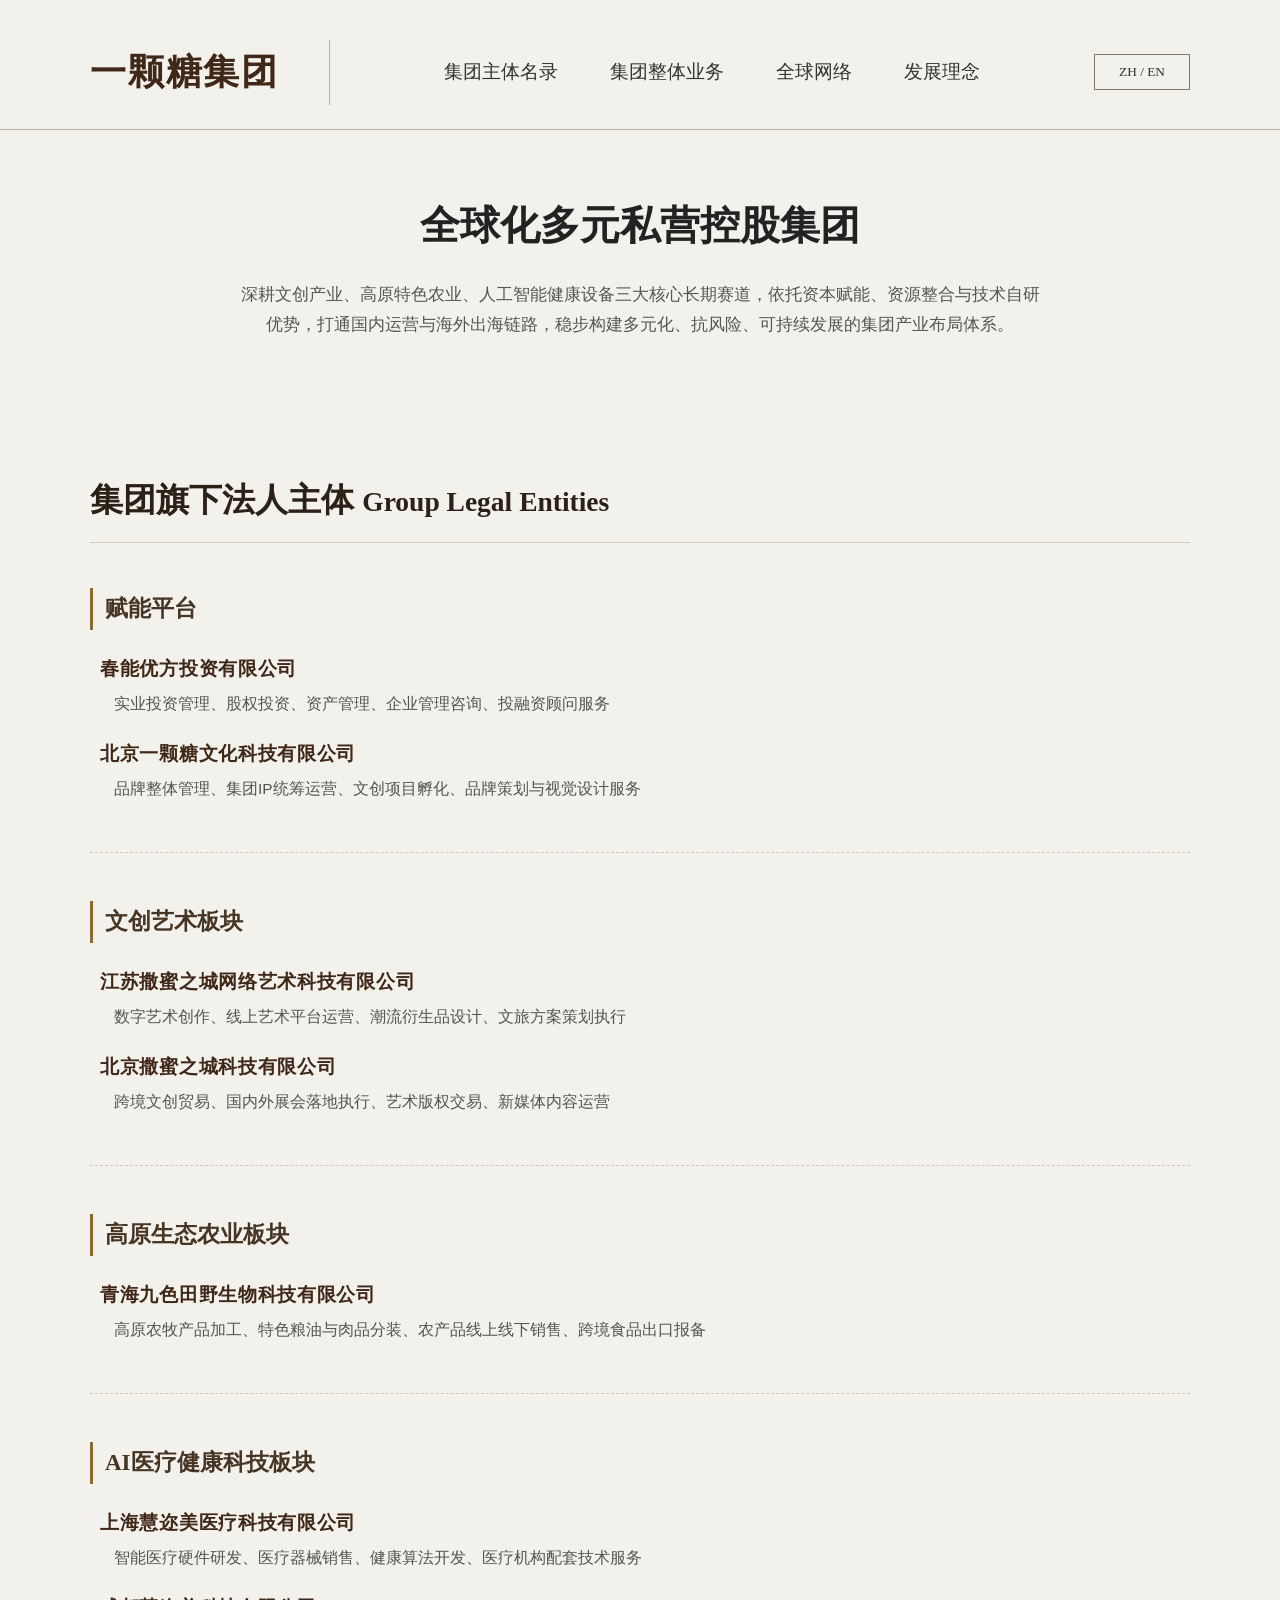
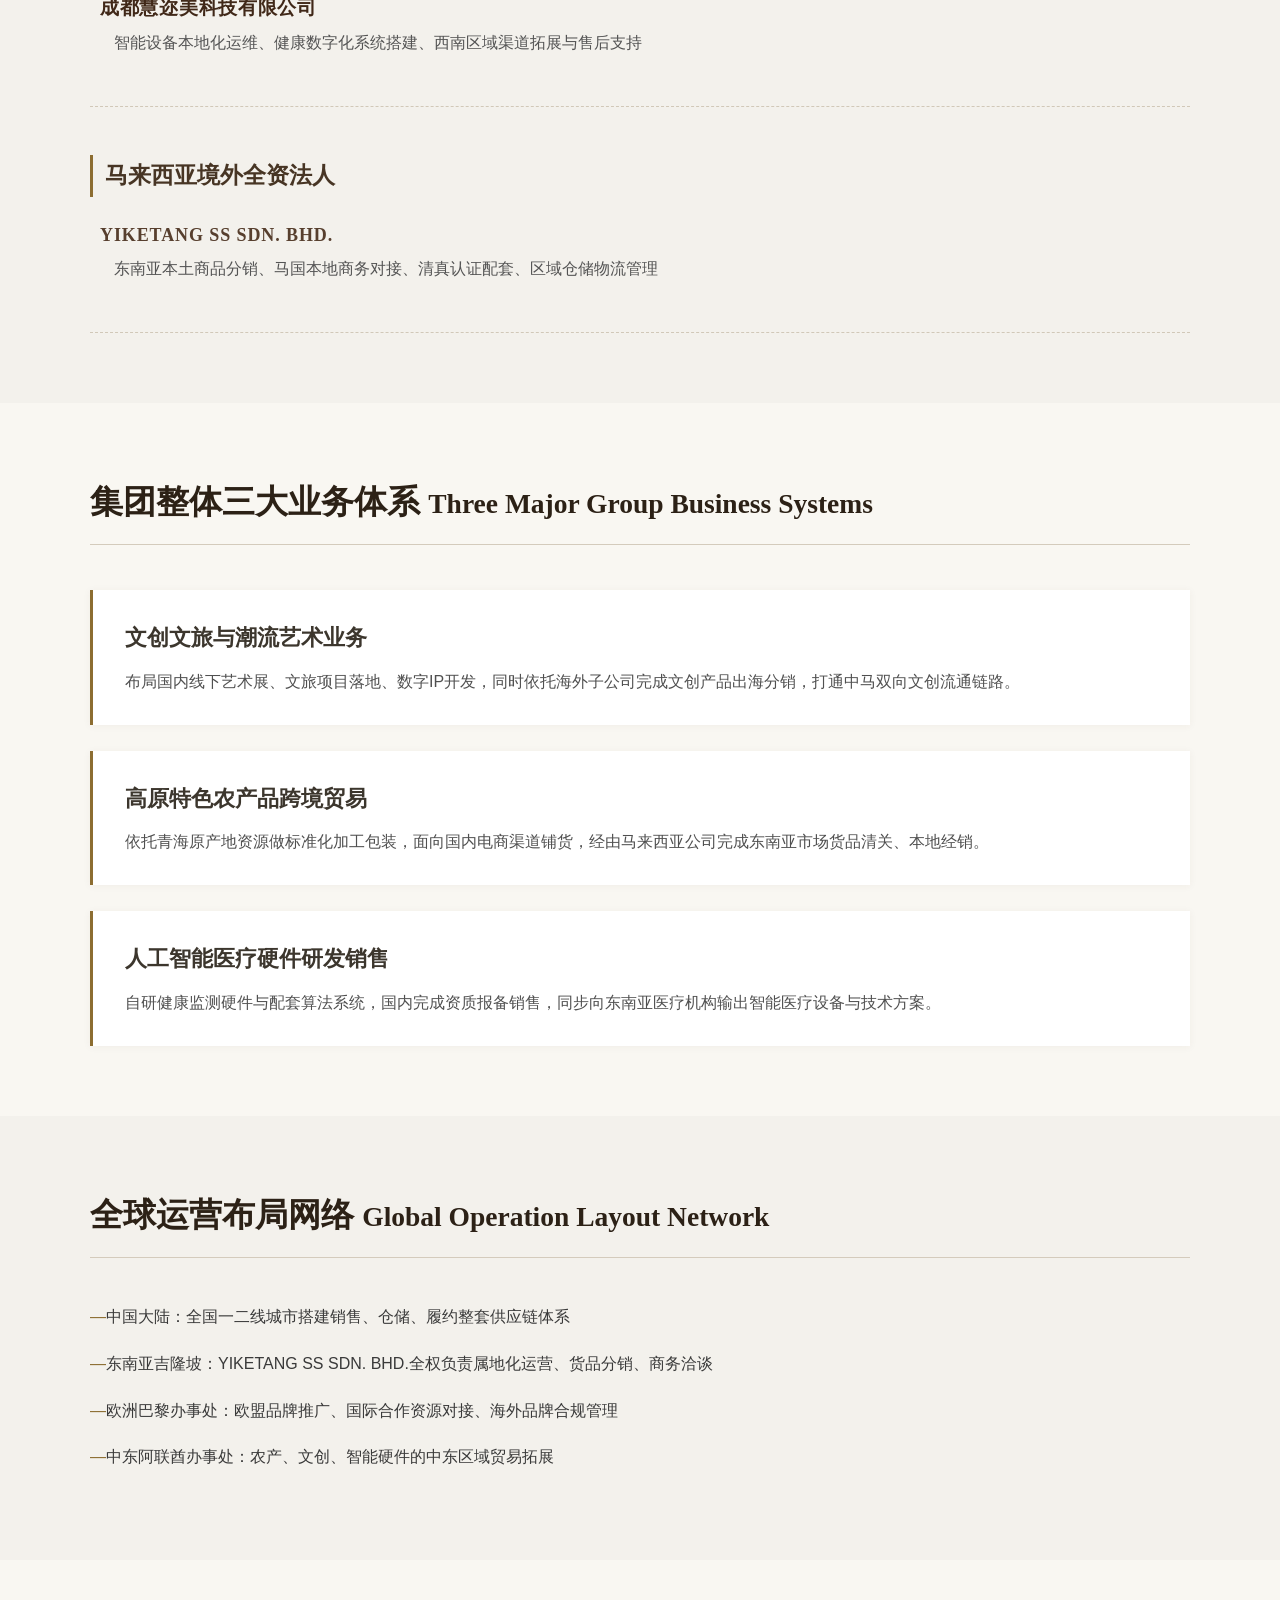
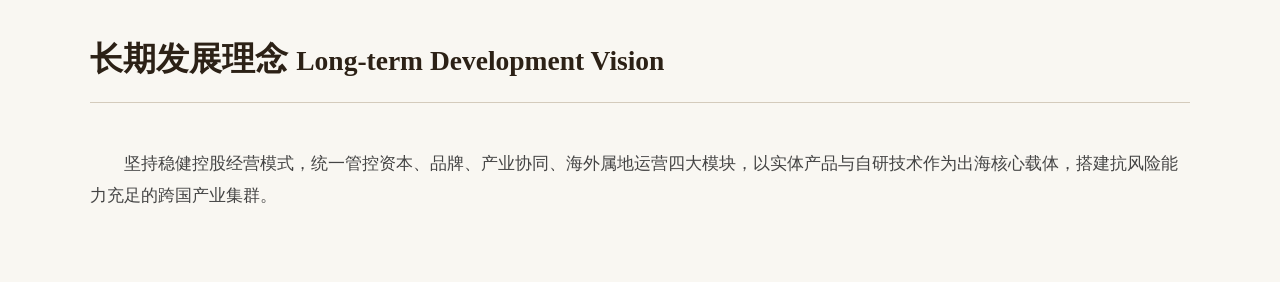
==== commit f766863f: "Revert "v2.2" This reverts commit a4e4f5b815982d80c3f8751863f8de4845c01eac." ====
--- a/index.html
+++ b/index.html
@@ -16,7 +16,7 @@
       <a href="#globalNet" class="nav-item" data-key="globalNet"></a>
       <a href="#vision" class="nav-item" data-key="vision"></a>
     </nav>
-    <button class="lang-toggle" id="langBtn">中文 / EN</button>
+    <button class="lang-toggle">ZH / EN</button>
   </div>
 </header>
 
@@ -27,30 +27,34 @@
   </div>
 </section>
 
+<!-- 第一块：所有旗下公司（名称+本行经营范围） -->
 <section id="firmList" class="section-wrap">
   <div class="container">
-    <h2 class="section-main-title" data-key="firmTitle"></h2>
+    <h2 class="section-main-title">集团旗下法人主体 <small>Group Legal Entities</small></h2>
     <div class="firm-wrapper" id="firmContainer"></div>
   </div>
 </section>
 
+<!-- 第二块：集团整体总业务（独立分区，和公司列表完全分开） -->
 <section id="groupBiz" class="section-wrap bg-light">
   <div class="container">
-    <h2 class="section-main-title" data-key="bizTitle"></h2>
+    <h2 class="section-main-title">集团整体三大业务体系 <small>Three Major Group Business Systems</small></h2>
     <div class="biz-wrapper" id="bizContainer"></div>
   </div>
 </section>
 
+<!-- 全球网络 -->
 <section id="globalNet" class="section-wrap">
   <div class="container">
-    <h2 class="section-main-title" data-key="netTitle"></h2>
+    <h2 class="section-main-title">全球运营布局网络 <small>Global Operation Layout Network</small></h2>
     <ul class="global-list" id="globalList"></ul>
   </div>
 </section>
 
+<!-- 发展理念 -->
 <section id="vision" class="section-wrap bg-light">
   <div class="container">
-    <h2 class="section-main-title" data-key="visionTitle"></h2>
+    <h2 class="section-main-title">长期发展理念 <small>Long-term Development Vision</small></h2>
     <p class="vision-text"></p>
   </div>
 </section>
--- a/style.css
+++ b/style.css
@@ -1,91 +1,209 @@
+/* 全局重置 & 基础老钱底色 */
 * {
   margin: 0;
   padding: 0;
   box-sizing: border-box;
-  font-family: system-ui, -apple-system, sans-serif;
+}
+html {
+  scroll-behavior: smooth;
+}
+body {
+  background-color: #f3f1ec;
+  color: #424242;
+  font-family: "Segoe UI", Helvetica, Arial, sans-serif;
+  font-size: 16px;
+  line-height: 1.8;
 }
 .container {
-  width: 90%;
   max-width: 1200px;
   margin: 0 auto;
-}
+  padding: 0 50px;
+}
+.section-wrap {
+  padding: 70px 0;
+}
+.bg-light {
+  background-color: #f9f7f2;
+}
+
+/* 顶部导航 */
 .site-header {
-  padding: 16px 0;
-  border-bottom: 1px solid #eee;
+  padding: 40px 0 24px;
+  border-bottom: 1px solid #b8b0a1;
 }
 .header-inner {
   display: flex;
   align-items: center;
   justify-content: space-between;
-  gap: 30px;
 }
 .header-brand {
-  font-size: 22px;
-  font-weight: bold;
+  font-family: "Times New Roman", serif;
+  font-size: 36px;
+  font-weight: 700;
+  color: #402818;
+  letter-spacing: 1.8px;
+  padding-right: 50px;
+  border-right: 1px solid #b8b0a1;
 }
 .header-nav {
   display: flex;
-  gap: 28px;
+  gap: 52px;
 }
 .nav-item {
+  font-family: "Times New Roman", serif;
+  font-size: 19px;
   color: #333;
   text-decoration: none;
+  position: relative;
+}
+.nav-item::after {
+  content: "";
+  width: 0;
+  height: 2px;
+  background-color: #8c6d31;
+  position: absolute;
+  left: 0;
+  bottom: -5px;
+  transition: 0.3s;
+}
+.nav-item:hover::after {
+  width: 100%;
 }
 .lang-toggle {
-  padding: 6px 14px;
-  border: 1px solid #333;
-  background: #fff;
-  border-radius: 4px;
+  border: 1px solid #82796b;
+  background: transparent;
+  padding: 9px 24px;
+  font-family: "Times New Roman", serif;
   cursor: pointer;
-}
+  color: #333;
+  transition: 0.3s;
+}
+.lang-toggle:hover {
+  background-color: #3c362d;
+  color: #fff;
+  border-color: #3c362d;
+}
+
+/* 首页横幅 */
 .hero-banner {
   padding: 60px 0;
   text-align: center;
-  background: #f7f8fa;
 }
 .hero-title {
-  font-size: 32px;
-  margin-bottom: 12px;
-}
-.section-wrap {
-  padding: 50px 0;
-}
-.bg-light {
-  background-color: #f7f8fa;
-}
+  font-family: "Times New Roman", serif;
+  font-size: 40px;
+  color: #222;
+  margin-bottom: 18px;
+}
+.hero-desc {
+  max-width: 800px;
+  margin: 0 auto;
+  color: #555;
+  font-size: 17px;
+}
+
+/* 通用大标题 */
 .section-main-title {
-  font-size: 24px;
-  margin-bottom: 24px;
-  padding-bottom: 8px;
-  border-bottom: 2px solid #444;
-}
-.group-block {
-  margin-bottom: 26px;
-}
-.group-block h3 {
+  font-family: "Times New Roman", serif;
+  font-size: 33px;
+  color: #2c2116;
+  margin-bottom: 45px;
+  padding-bottom: 12px;
+  border-bottom: 1px solid #d4cbbc;
+}
+
+/* ========== 公司区块样式【核心：名称一行，经营范围紧跟下一行】 ========== */
+.firm-wrapper {
+  display: flex;
+  flex-direction: column;
+  gap: 48px;
+}
+/* 每个业务板块大分组 */
+.firm-group-block {
+  padding-bottom: 30px;
+  border-bottom: 1px dashed #d1c8b8;
+}
+.firm-group-title {
+  font-family: "Times New Roman", serif;
+  font-size: 23px;
+  color: #473524;
+  margin-bottom: 22px;
+  padding-left: 12px;
+  border-left: 3px solid #8c6d31;
+}
+/* 单家公司容器 */
+.single-firm-item {
+  margin-bottom: 20px;
+  padding-left: 10px;
+}
+/* 中文公司名称样式 */
+.cn-firm-name {
+  font-family: SimSun, serif;
+  font-size: 19px;
+  font-weight: bold;
+  color: #402818;
+  letter-spacing: 0.7px;
+  display: block;
+}
+/* 外文公司名称样式 */
+.en-firm-name {
+  font-family: "Times New Roman", serif;
   font-size: 18px;
+  font-weight: 600;
+  color: #573f2e;
+  letter-spacing: 0.9px;
+  display: block;
+}
+/* 经营范围：名称下一行，缩进弱化显示 */
+.firm-scope-text {
+  color: #545454;
+  font-size: 15.5px;
+  padding-left: 14px;
+  margin-top: 4px;
+  line-height: 1.75;
+}
+
+/* 集团总业务卡片 */
+.biz-wrapper {
+  display: flex;
+  flex-direction: column;
+  gap: 26px;
+}
+.biz-card {
+  padding: 28px 32px;
+  background-color: #fff;
+  border-left: 3px solid #8c6d31;
+  box-shadow: 0 1px 8px rgba(80,65,40,0.05);
+}
+.biz-card h4 {
+  font-family: "Times New Roman", serif;
+  font-size: 22px;
+  color: #3c362d;
   margin-bottom: 10px;
-  color: #222;
-}
-.firm-card {
-  padding: 12px 16px;
-  background: #fff;
-  border-radius: 6px;
-  margin-bottom: 8px;
-}
-.firm-name {
-  font-weight: 600;
-  margin-bottom: 4px;
-}
-.global-list {
-  padding-left: 20px;
-  line-height: 1.8;
-}
-.biz-item {
-  margin-bottom: 16px;
-  line-height: 1.7;
-}
+}
+.biz-card p {
+  color: #505050;
+}
+
+/* 全球网络列表 */
+.global-list li {
+  list-style: none;
+  margin: 18px 0;
+  padding-left: 16px;
+  position: relative;
+  color: #3a3a3a;
+}
+.global-list li::before {
+  content: "—";
+  color: #8c6d31;
+  position: absolute;
+  left: 0;
+}
+
+/* 底部理念文本 */
 .vision-text {
-  line-height: 1.8;
-  font-size: 15px;
+  font-size: 17px;
+  color: #444;
+  line-height: 1.9;
+  text-indent: 2em;
 }
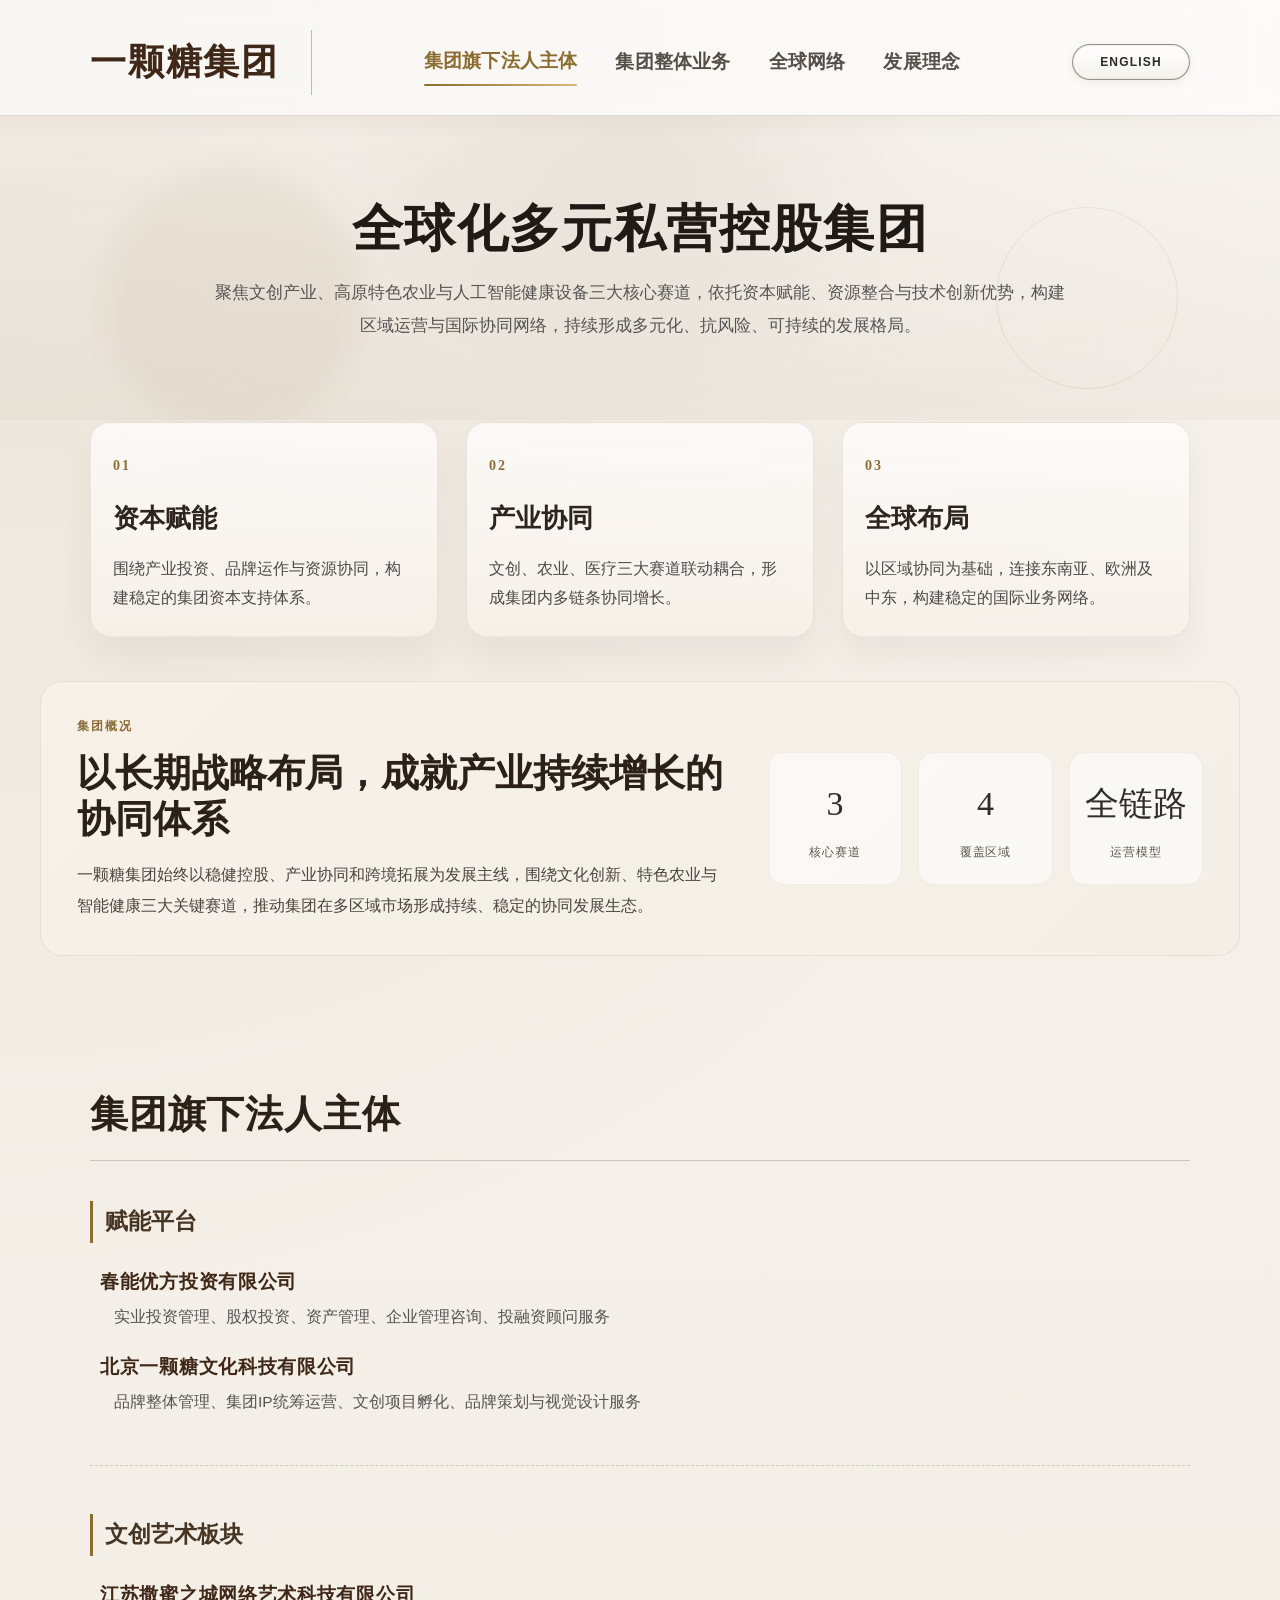
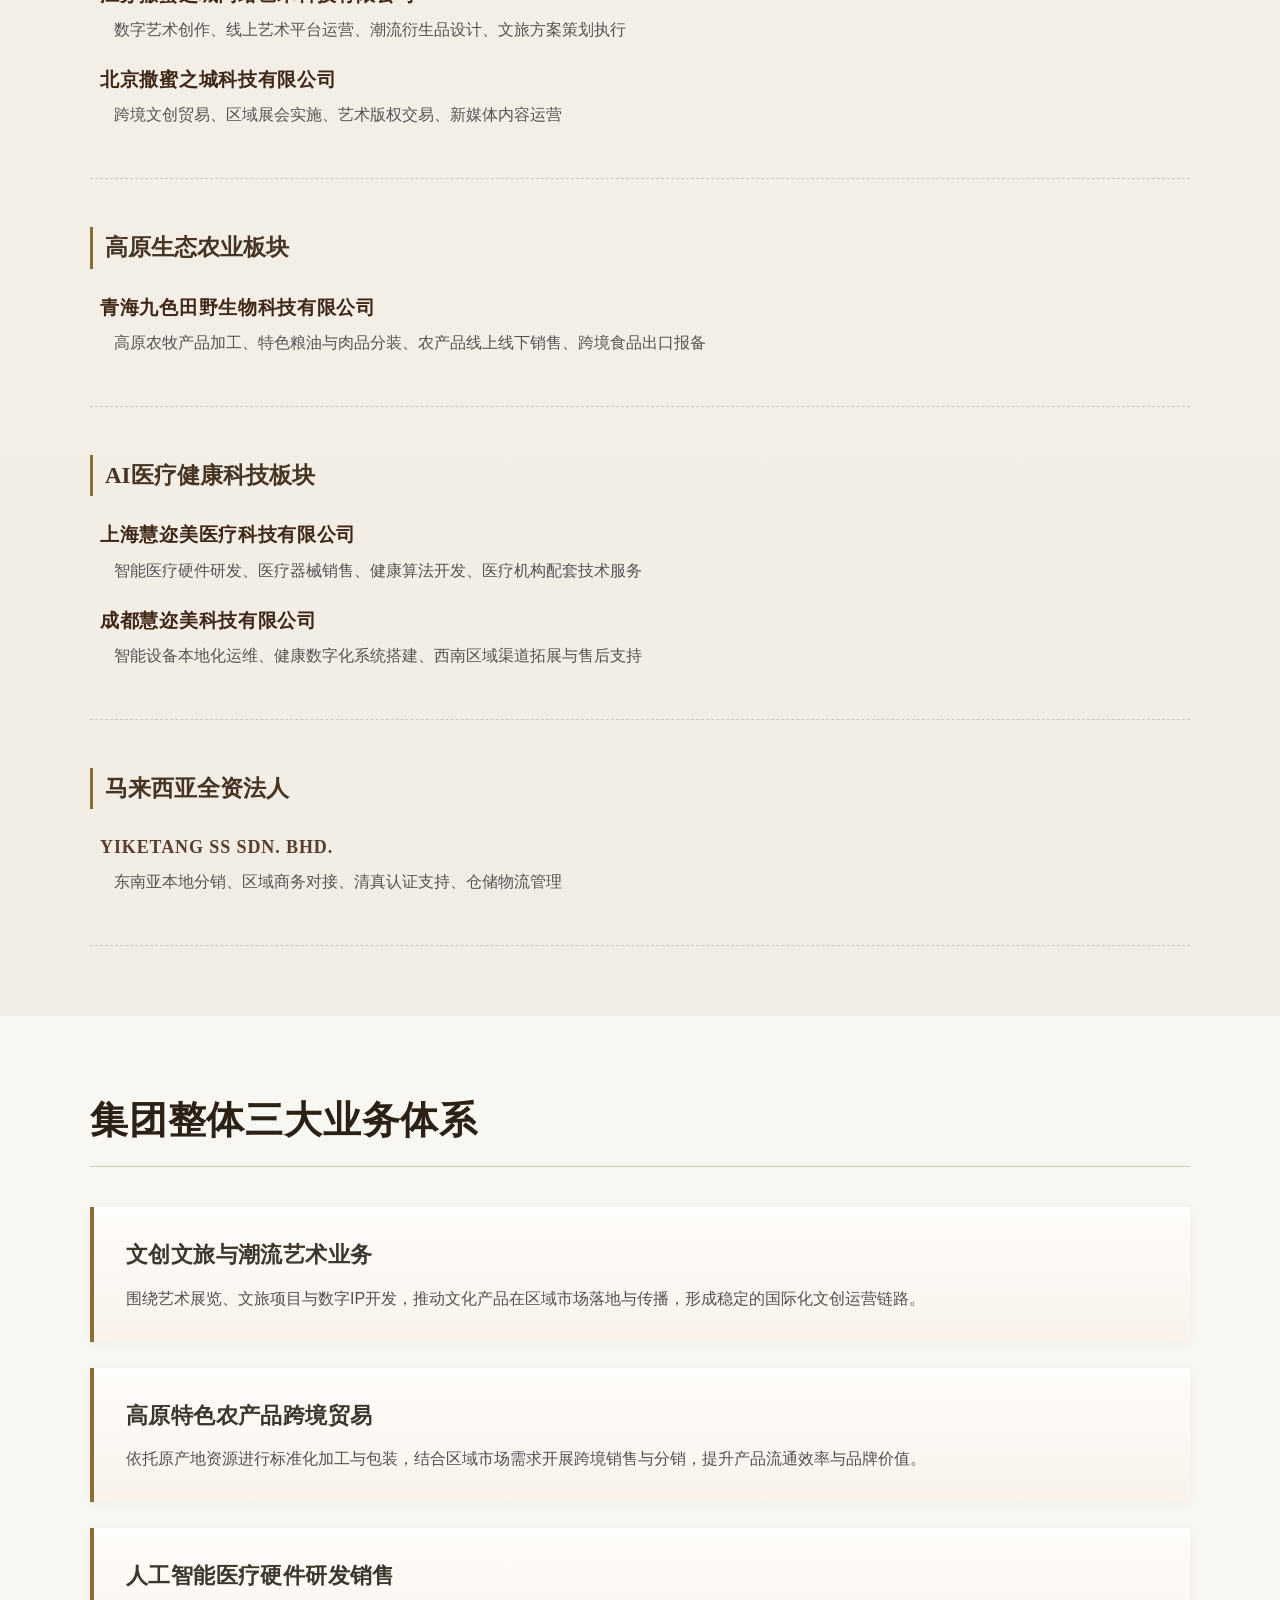
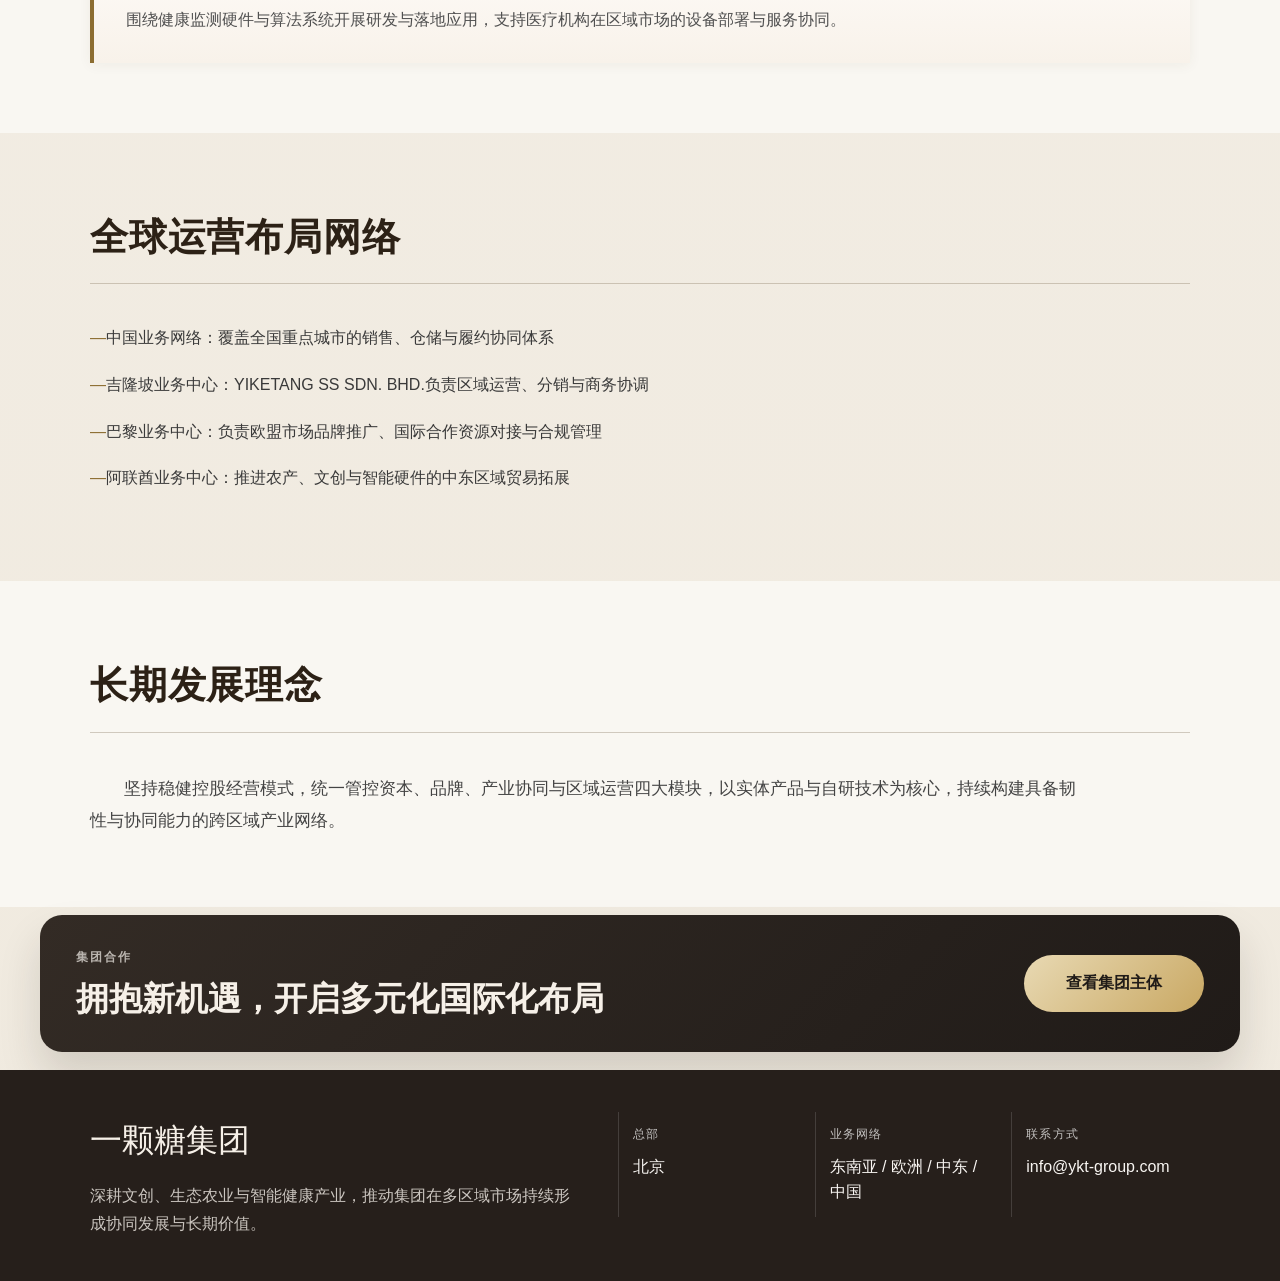
==== commit 5e7507f5: "v3.0 ai修改" ====
--- a/index.html
+++ b/index.html
@@ -3,7 +3,7 @@
 <head>
   <meta charset="UTF-8">
   <meta name="viewport" content="width=device-width, initial-scale=1.0">
-  <title>一颗糖集团 | YKT Group</title>
+  <title>一颗糖集团</title>
   <link rel="stylesheet" href="./style.css">
 </head>
 <body>
@@ -11,12 +11,12 @@
   <div class="container header-inner">
     <div class="header-brand" id="navBrand"></div>
     <nav class="header-nav">
-      <a href="#firmList" class="nav-item" data-key="about"></a>
-      <a href="#groupBiz" class="nav-item" data-key="business"></a>
-      <a href="#globalNet" class="nav-item" data-key="globalNet"></a>
-      <a href="#vision" class="nav-item" data-key="vision"></a>
+      <a href="index.html" class="nav-item" data-key="about"></a>
+      <a href="about.html" class="nav-item" data-key="business"></a>
+      <a href="business.html" class="nav-item" data-key="globalNet"></a>
+      <a href="contact.html" class="nav-item" data-key="vision"></a>
     </nav>
-    <button class="lang-toggle">ZH / EN</button>
+    <button class="lang-toggle" aria-label="Switch language">中文</button>
   </div>
 </header>
 
@@ -27,10 +27,27 @@
   </div>
 </section>
 
+<section class="brand-values">
+  <div class="container">
+    <div class="value-grid" id="valueGrid"></div>
+  </div>
+</section>
+
+<section class="company-overview">
+  <div class="container overview-inner">
+    <div class="overview-copy">
+      <div class="eyebrow" id="overviewEyebrow"></div>
+      <h2 id="overviewTitle"></h2>
+      <p id="overviewText"></p>
+    </div>
+    <div class="overview-stats" id="overviewStats"></div>
+  </div>
+</section>
+
 <!-- 第一块：所有旗下公司（名称+本行经营范围） -->
 <section id="firmList" class="section-wrap">
   <div class="container">
-    <h2 class="section-main-title">集团旗下法人主体 <small>Group Legal Entities</small></h2>
+    <h2 id="firmListTitle" class="section-main-title"></h2>
     <div class="firm-wrapper" id="firmContainer"></div>
   </div>
 </section>
@@ -38,7 +55,7 @@
 <!-- 第二块：集团整体总业务（独立分区，和公司列表完全分开） -->
 <section id="groupBiz" class="section-wrap bg-light">
   <div class="container">
-    <h2 class="section-main-title">集团整体三大业务体系 <small>Three Major Group Business Systems</small></h2>
+    <h2 id="groupBizTitle" class="section-main-title"></h2>
     <div class="biz-wrapper" id="bizContainer"></div>
   </div>
 </section>
@@ -46,7 +63,7 @@
 <!-- 全球网络 -->
 <section id="globalNet" class="section-wrap">
   <div class="container">
-    <h2 class="section-main-title">全球运营布局网络 <small>Global Operation Layout Network</small></h2>
+    <h2 id="globalNetTitle" class="section-main-title"></h2>
     <ul class="global-list" id="globalList"></ul>
   </div>
 </section>
@@ -54,11 +71,48 @@
 <!-- 发展理念 -->
 <section id="vision" class="section-wrap bg-light">
   <div class="container">
-    <h2 class="section-main-title">长期发展理念 <small>Long-term Development Vision</small></h2>
+    <h2 id="visionTitle" class="section-main-title"></h2>
     <p class="vision-text"></p>
   </div>
 </section>
 
+<section class="cta-band">
+  <div class="container cta-inner">
+    <div>
+      <div class="eyebrow brand-cta-eyebrow" id="ctaEyebrow"></div>
+      <h3 id="ctaTitle"></h3>
+    </div>
+    <a href="#firmList" class="cta-button" id="ctaButton"></a>
+  </div>
+</section>
+
+<footer class="site-footer">
+  <div class="container footer-inner">
+    <div>
+      <div class="footer-brand" id="footerBrand"></div>
+      <p class="footer-note" id="footerNote"></p>
+    </div>
+    <div class="footer-meta">
+      <div class="footer-meta-item">
+        <span class="meta-label" id="metaLabel1"></span>
+        <span class="meta-value" id="metaValue1"></span>
+      </div>
+      <div class="footer-meta-item">
+        <span class="meta-label" id="metaLabel2"></span>
+        <span class="meta-value" id="metaValue2"></span>
+      </div>
+      <div class="footer-meta-item">
+        <span class="meta-label" id="metaLabel3"></span>
+        <span class="meta-value" id="metaValue3"></span>
+      </div>
+    </div>
+  </div>
+</footer>
+
 <script src="./main.js"></script>
+<script>
+  window.pageType = 'home';
+  loadSourceData();
+</script>
 </body>
 </html>
--- a/style.css
+++ b/style.css
@@ -8,7 +8,9 @@
   scroll-behavior: smooth;
 }
 body {
-  background-color: #f3f1ec;
+  background:
+    radial-gradient(circle at top left, rgba(164, 132, 93, 0.12), transparent 28%),
+    linear-gradient(180deg, #f5f1eb 0%, #f0eadf 100%);
   color: #424242;
   font-family: "Segoe UI", Helvetica, Arial, sans-serif;
   font-size: 16px;
@@ -26,15 +28,213 @@
   background-color: #f9f7f2;
 }
 
+.brand-values {
+  padding: 10px 0 30px;
+  margin-top: -8px;
+}
+.value-grid {
+  display: grid;
+  grid-template-columns: repeat(3, minmax(0, 1fr));
+  gap: 28px;
+}
+.value-card {
+  background: linear-gradient(180deg, rgba(255,255,255,0.72), rgba(246,240,232,0.9));
+  border: 1px solid rgba(123, 103, 76, 0.12);
+  border-radius: 20px;
+  padding: 28px 22px 24px;
+  box-shadow: 0 18px 32px rgba(75, 63, 52, 0.06);
+  transition: transform 0.2s ease, box-shadow 0.2s ease, border-color 0.2s ease;
+}
+.value-card:hover {
+  transform: translateY(-4px);
+  box-shadow: 0 22px 38px rgba(75, 63, 52, 0.1);
+  border-color: rgba(140, 109, 49, 0.22);
+}
+.value-index {
+  display: inline-block;
+  font-family: "Times New Roman", serif;
+  font-size: 14px;
+  letter-spacing: 2px;
+  color: #8c6d31;
+  margin-bottom: 18px;
+  font-weight: 700;
+}
+.value-card h3 {
+  font-family: "Times New Roman", serif;
+  font-size: 26px;
+  color: #2d241d;
+  margin-bottom: 12px;
+}
+.value-card p {
+  color: #4d4a47;
+  line-height: 1.8;
+}
+
+.company-overview {
+  padding: 14px 0 54px;
+}
+.overview-inner {
+  display: grid;
+  grid-template-columns: 1.5fr 1fr;
+  gap: 38px;
+  align-items: center;
+  background: linear-gradient(135deg, #f7f1e8, #f3efe7);
+  border: 1px solid rgba(125, 104, 79, 0.12);
+  border-radius: 22px;
+  padding: 34px 36px;
+}
+.eyebrow {
+  font-size: 12px;
+  letter-spacing: 2px;
+  text-transform: uppercase;
+  color: #8a6d38;
+  margin-bottom: 12px;
+  font-weight: 700;
+}
+.overview-copy h2 {
+  font-family: "Times New Roman", serif;
+  font-size: clamp(28px, 3vw, 40px);
+  color: #2b2119;
+  margin-bottom: 18px;
+  line-height: 1.2;
+}
+.overview-copy p {
+  color: #4b443d;
+  line-height: 1.9;
+}
+.overview-stats {
+  display: grid;
+  grid-template-columns: repeat(3, minmax(0, 1fr));
+  gap: 16px;
+}
+.stat-item {
+  background: rgba(255,255,255,0.55);
+  border: 1px solid rgba(112, 96, 76, 0.08);
+  border-radius: 16px;
+  padding: 20px 14px;
+  text-align: center;
+}
+.stat-value {
+  display: block;
+  font-family: "Times New Roman", serif;
+  font-size: 34px;
+  color: #312c27;
+  margin-bottom: 8px;
+}
+.stat-label {
+  display: block;
+  font-size: 12px;
+  letter-spacing: 0.8px;
+  color: #5e574f;
+}
+
+.cta-band {
+  padding: 8px 0 18px;
+}
+.cta-inner {
+  display: flex;
+  align-items: center;
+  justify-content: space-between;
+  gap: 24px;
+  background: linear-gradient(135deg, #332b25, #201b18);
+  border-radius: 22px;
+  padding: 32px 36px;
+  box-shadow: 0 24px 42px rgba(42, 33, 27, 0.15);
+}
+.brand-cta-eyebrow {
+  color: rgba(244, 239, 233, 0.7);
+  letter-spacing: 2px;
+  text-transform: uppercase;
+  font-size: 12px;
+  margin-bottom: 8px;
+}
+.cta-inner h3 {
+  color: #f6f0e8;
+  font-family: "Times New Roman", serif;
+  font-size: clamp(24px, 2.6vw, 36px);
+  max-width: 640px;
+  line-height: 1.3;
+}
+.cta-button {
+  display: inline-flex;
+  align-items: center;
+  justify-content: center;
+  min-width: 180px;
+  padding: 14px 22px;
+  border-radius: 999px;
+  text-decoration: none;
+  color: #201b18;
+  background: linear-gradient(135deg, #e8d9b3, #c9a863);
+  font-weight: 700;
+  transition: transform 0.2s ease, box-shadow 0.2s ease;
+}
+.cta-button:hover {
+  transform: translateY(-2px);
+  box-shadow: 0 12px 20px rgba(201, 168, 99, 0.24);
+}
+
+.site-footer {
+  background: #261f1b;
+  color: #f4efe9;
+  padding: 42px 0;
+}
+.footer-inner {
+  display: flex;
+  justify-content: space-between;
+  align-items: flex-start;
+  gap: 32px;
+}
+.footer-brand {
+  font-family: "Times New Roman", serif;
+  font-size: 32px;
+  margin-bottom: 12px;
+  color: #f6f0e8;
+}
+.footer-note {
+  max-width: 520px;
+  color: rgba(244, 239, 233, 0.8);
+  line-height: 1.8;
+}
+.footer-meta {
+  display: grid;
+  grid-template-columns: repeat(3, minmax(0, 1fr));
+  gap: 18px;
+  width: min(100%, 600px);
+}
+.footer-meta-item {
+  display: flex;
+  flex-direction: column;
+  gap: 8px;
+  padding: 12px 14px;
+  border-left: 1px solid rgba(255,255,255,0.14);
+}
+.meta-label {
+  color: rgba(255,255,255,0.72);
+  font-size: 12px;
+  letter-spacing: 1.2px;
+  text-transform: uppercase;
+}
+.meta-value {
+  color: #f8f5f2;
+  line-height: 1.6;
+}
+
 /* 顶部导航 */
 .site-header {
-  padding: 40px 0 24px;
-  border-bottom: 1px solid #b8b0a1;
+  padding: 30px 0 20px;
+  border-bottom: 1px solid rgba(111, 95, 77, 0.2);
+  background: rgba(255, 255, 255, 0.68);
+  backdrop-filter: blur(12px);
+  position: sticky;
+  top: 0;
+  z-index: 20;
+  box-shadow: 0 8px 18px rgba(71, 58, 44, 0.04);
 }
 .header-inner {
   display: flex;
   align-items: center;
   justify-content: space-between;
+  gap: 28px;
 }
 .header-brand {
   font-family: "Times New Roman", serif;
@@ -42,74 +242,133 @@
   font-weight: 700;
   color: #402818;
   letter-spacing: 1.8px;
-  padding-right: 50px;
-  border-right: 1px solid #b8b0a1;
+  padding-right: 32px;
+  border-right: 1px solid rgba(111, 95, 77, 0.4);
+  white-space: nowrap;
 }
 .header-nav {
   display: flex;
-  gap: 52px;
+  align-items: center;
+  justify-content: center;
+  gap: 38px;
+  flex: 1;
 }
 .nav-item {
   font-family: "Times New Roman", serif;
   font-size: 19px;
-  color: #333;
+  color: #2d241d;
   text-decoration: none;
   position: relative;
+  letter-spacing: 0.2px;
+  font-weight: 600;
+  transition: color 0.2s ease, transform 0.2s ease;
+  opacity: 0.8;
 }
 .nav-item::after {
   content: "";
   width: 0;
   height: 2px;
-  background-color: #8c6d31;
+  background: linear-gradient(90deg, #8c6d31, #d8b777);
   position: absolute;
   left: 0;
-  bottom: -5px;
-  transition: 0.3s;
-}
-.nav-item:hover::after {
+  bottom: -8px;
+  transition: width 0.3s ease;
+  border-radius: 2px;
+}
+.nav-item:hover,
+.nav-item.is-active {
+  color: #8c6d31;
+  opacity: 1;
+  transform: translateY(-1px);
+}
+.nav-item:hover::after,
+.nav-item.is-active::after {
   width: 100%;
 }
 .lang-toggle {
-  border: 1px solid #82796b;
-  background: transparent;
-  padding: 9px 24px;
-  font-family: "Times New Roman", serif;
+  border: 1px solid rgba(130, 121, 107, 0.8);
+  background: linear-gradient(180deg, rgba(255,255,255,0.7), rgba(243,239,233,0.7));
+  padding: 10px 20px;
+  min-width: 118px;
+  font-family: "Segoe UI", "Helvetica Neue", Arial, sans-serif;
+  font-size: 12px;
+  letter-spacing: 1.2px;
+  font-weight: 600;
+  text-transform: uppercase;
   cursor: pointer;
-  color: #333;
-  transition: 0.3s;
+  color: #2f2a25;
+  transition: all 0.25s ease;
+  border-radius: 999px;
+  box-shadow: 0 2px 8px rgba(70, 58, 43, 0.08), inset 0 0 0 1px rgba(130,121,107,0.12);
 }
 .lang-toggle:hover {
-  background-color: #3c362d;
-  color: #fff;
+  background: linear-gradient(180deg, #3c362d, #2d2925);
+  color: #f4efe9;
   border-color: #3c362d;
+  transform: translateY(-1px);
+  box-shadow: 0 8px 18px rgba(60, 54, 45, 0.18);
 }
 
 /* 首页横幅 */
 .hero-banner {
-  padding: 60px 0;
+  position: relative;
+  padding: 82px 0 78px;
   text-align: center;
+  background:
+    linear-gradient(180deg, rgba(255,255,255,0.2), rgba(149,129,103,0.06)),
+    radial-gradient(circle at top, rgba(104, 76, 44, 0.08), transparent 42%);
+  overflow: hidden;
+}
+.hero-banner::before {
+  content: "";
+  position: absolute;
+  inset: 18% auto auto 8%;
+  width: 260px;
+  height: 260px;
+  border-radius: 50%;
+  background: rgba(140, 109, 49, 0.06);
+  filter: blur(12px);
+}
+.hero-banner::after {
+  content: "";
+  position: absolute;
+  right: 8%;
+  bottom: 10%;
+  width: 180px;
+  height: 180px;
+  border-radius: 50%;
+  border: 1px solid rgba(140, 109, 49, 0.12);
 }
 .hero-title {
-  font-family: "Times New Roman", serif;
-  font-size: 40px;
-  color: #222;
+  position: relative;
+  z-index: 1;
+  font-family: "Times New Roman", serif;
+  font-size: clamp(34px, 4vw, 54px);
+  color: #201a16;
   margin-bottom: 18px;
+  letter-spacing: 1.4px;
+  line-height: 1.2;
+  text-shadow: 0 1px 0 rgba(255,255,255,0.4);
 }
 .hero-desc {
-  max-width: 800px;
+  position: relative;
+  z-index: 1;
+  max-width: 860px;
   margin: 0 auto;
   color: #555;
   font-size: 17px;
+  line-height: 1.9;
 }
 
 /* 通用大标题 */
 .section-main-title {
   font-family: "Times New Roman", serif;
-  font-size: 33px;
+  font-size: clamp(28px, 3vw, 38px);
   color: #2c2116;
-  margin-bottom: 45px;
+  margin-bottom: 40px;
   padding-bottom: 12px;
-  border-bottom: 1px solid #d4cbbc;
+  border-bottom: 1px solid rgba(130, 112, 88, 0.34);
+  letter-spacing: 0.8px;
 }
 
 /* ========== 公司区块样式【核心：名称一行，经营范围紧跟下一行】 ========== */
@@ -171,15 +430,21 @@
 }
 .biz-card {
   padding: 28px 32px;
-  background-color: #fff;
-  border-left: 3px solid #8c6d31;
-  box-shadow: 0 1px 8px rgba(80,65,40,0.05);
+  background: linear-gradient(180deg, #fffdfb, #f8f2ea);
+  border-left: 4px solid #8c6d31;
+  box-shadow: 0 2px 12px rgba(80,65,40,0.06);
+  transition: transform 0.2s ease, box-shadow 0.2s ease;
+}
+.biz-card:hover {
+  transform: translateY(-2px);
+  box-shadow: 0 10px 20px rgba(80,65,40,0.08);
 }
 .biz-card h4 {
   font-family: "Times New Roman", serif;
   font-size: 22px;
   color: #3c362d;
   margin-bottom: 10px;
+  letter-spacing: 0.4px;
 }
 .biz-card p {
   color: #505050;
@@ -206,4 +471,183 @@
   color: #444;
   line-height: 1.9;
   text-indent: 2em;
+  max-width: 1000px;
+}
+
+/* 多页版通用页面样式 */
+.page-shell {
+  padding: 54px 0 0;
+}
+.page-title {
+  font-family: "Times New Roman", serif;
+  font-size: clamp(32px, 3vw, 46px);
+  color: #2b2119;
+  margin-bottom: 14px;
+  letter-spacing: 0.8px;
+}
+.page-summary {
+  max-width: 820px;
+  color: #4b443d;
+  font-size: 17px;
+  line-height: 1.9;
+}
+.info-grid {
+  display: grid;
+  grid-template-columns: repeat(3, minmax(0, 1fr));
+  gap: 20px;
+  margin-top: 24px;
+}
+.info-card {
+  display: flex;
+  flex-direction: column;
+  gap: 10px;
+  padding: 22px 20px;
+  border-radius: 18px;
+  background: linear-gradient(180deg, rgba(255,255,255,0.8), rgba(248,243,236,0.9));
+  border: 1px solid rgba(130, 112, 88, 0.14);
+  box-shadow: 0 10px 24px rgba(72, 61, 49, 0.04);
+  transition: transform 0.2s ease, box-shadow 0.2s ease;
+}
+.info-card:hover {
+  transform: translateY(-3px);
+  box-shadow: 0 16px 28px rgba(72, 61, 49, 0.08);
+}
+.info-label {
+  font-size: 12px;
+  color: #8a6d38;
+  letter-spacing: 1.5px;
+  text-transform: uppercase;
+}
+.info-card strong {
+  font-size: 20px;
+  color: #2d241d;
+  font-weight: 700;
+}
+.contact-wrapper {
+  display: grid;
+  grid-template-columns: 1.2fr 1fr;
+  gap: 28px;
+  align-items: start;
+}
+.contact-card {
+  background: linear-gradient(135deg, #f8f3eb, #f3eee7);
+  border: 1px solid rgba(130, 112, 88, 0.12);
+  border-radius: 22px;
+  padding: 30px 28px;
+  box-shadow: 0 18px 30px rgba(76, 63, 52, 0.04);
+}
+.contact-card h1 {
+  font-family: "Times New Roman", serif;
+  font-size: clamp(30px, 3vw, 46px);
+  color: #2b2119;
+  margin-bottom: 12px;
+}
+.contact-card p {
+  color: #4d4a47;
+  line-height: 1.9;
+}
+.contact-list {
+  display: flex;
+  flex-direction: column;
+  gap: 18px;
+}
+.contact-item {
+  display: flex;
+  flex-direction: column;
+  gap: 6px;
+  padding: 18px 20px;
+  border-radius: 16px;
+  background: linear-gradient(180deg, rgba(255,255,255,0.9), rgba(248,244,238,0.92));
+  border: 1px solid rgba(130, 112, 88, 0.08);
+  box-shadow: 0 10px 18px rgba(66, 55, 44, 0.03);
+}
+.contact-label {
+  font-size: 12px;
+  letter-spacing: 1.4px;
+  text-transform: uppercase;
+  color: #8a6d38;
+}
+.contact-value {
+  color: #2b2119;
+  font-size: 18px;
+  font-weight: 600;
+}
+
+@media (max-width: 900px) {
+  .header-inner,
+  .footer-inner,
+  .cta-inner {
+    flex-direction: column;
+    align-items: flex-start;
+  }
+
+  .header-brand {
+    border-right: none;
+    padding-right: 0;
+  }
+
+  .header-nav {
+    width: 100%;
+    justify-content: flex-start;
+    flex-wrap: wrap;
+    gap: 18px 26px;
+  }
+
+  .overview-inner {
+    grid-template-columns: 1fr;
+  }
+
+  .footer-meta {
+    width: 100%;
+    grid-template-columns: 1fr;
+  }
+
+  .info-grid,
+  .contact-wrapper {
+    grid-template-columns: 1fr;
+  }
+}
+
+@media (max-width: 640px) {
+  .container {
+    padding: 0 20px;
+  }
+
+  .hero-banner {
+    padding-top: 56px;
+    padding-bottom: 54px;
+  }
+
+  .value-grid,
+  .overview-stats {
+    grid-template-columns: 1fr;
+  }
+
+  .site-header {
+    padding-top: 24px;
+  }
+
+  .header-nav {
+    gap: 12px 18px;
+  }
+
+  .nav-item {
+    font-size: 17px;
+  }
+
+  .lang-toggle {
+    min-width: 96px;
+    padding: 8px 14px;
+  }
+
+  .cta-inner {
+    padding: 24px 20px;
+  }
+
+  .footer-meta-item {
+    border-left: none;
+    border-top: 1px solid rgba(255,255,255,0.14);
+    padding-left: 0;
+    padding-top: 12px;
+  }
 }
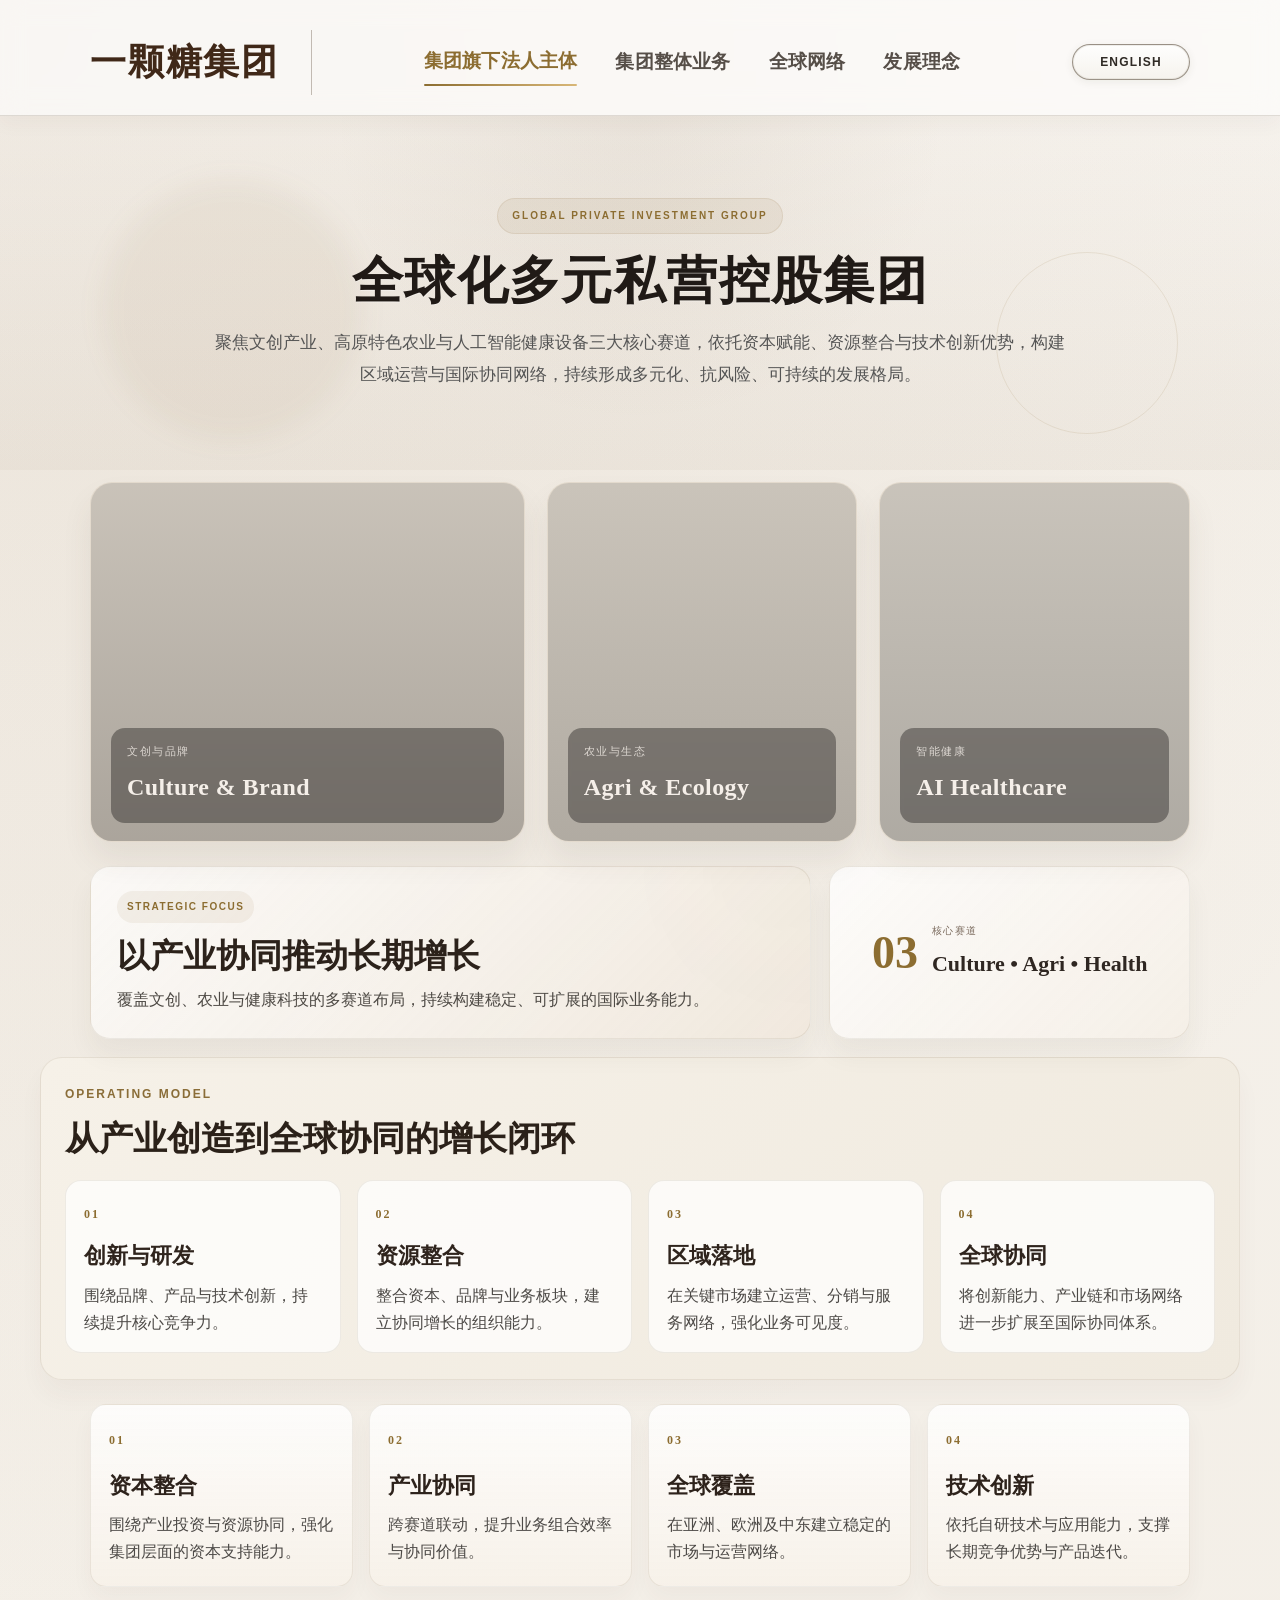
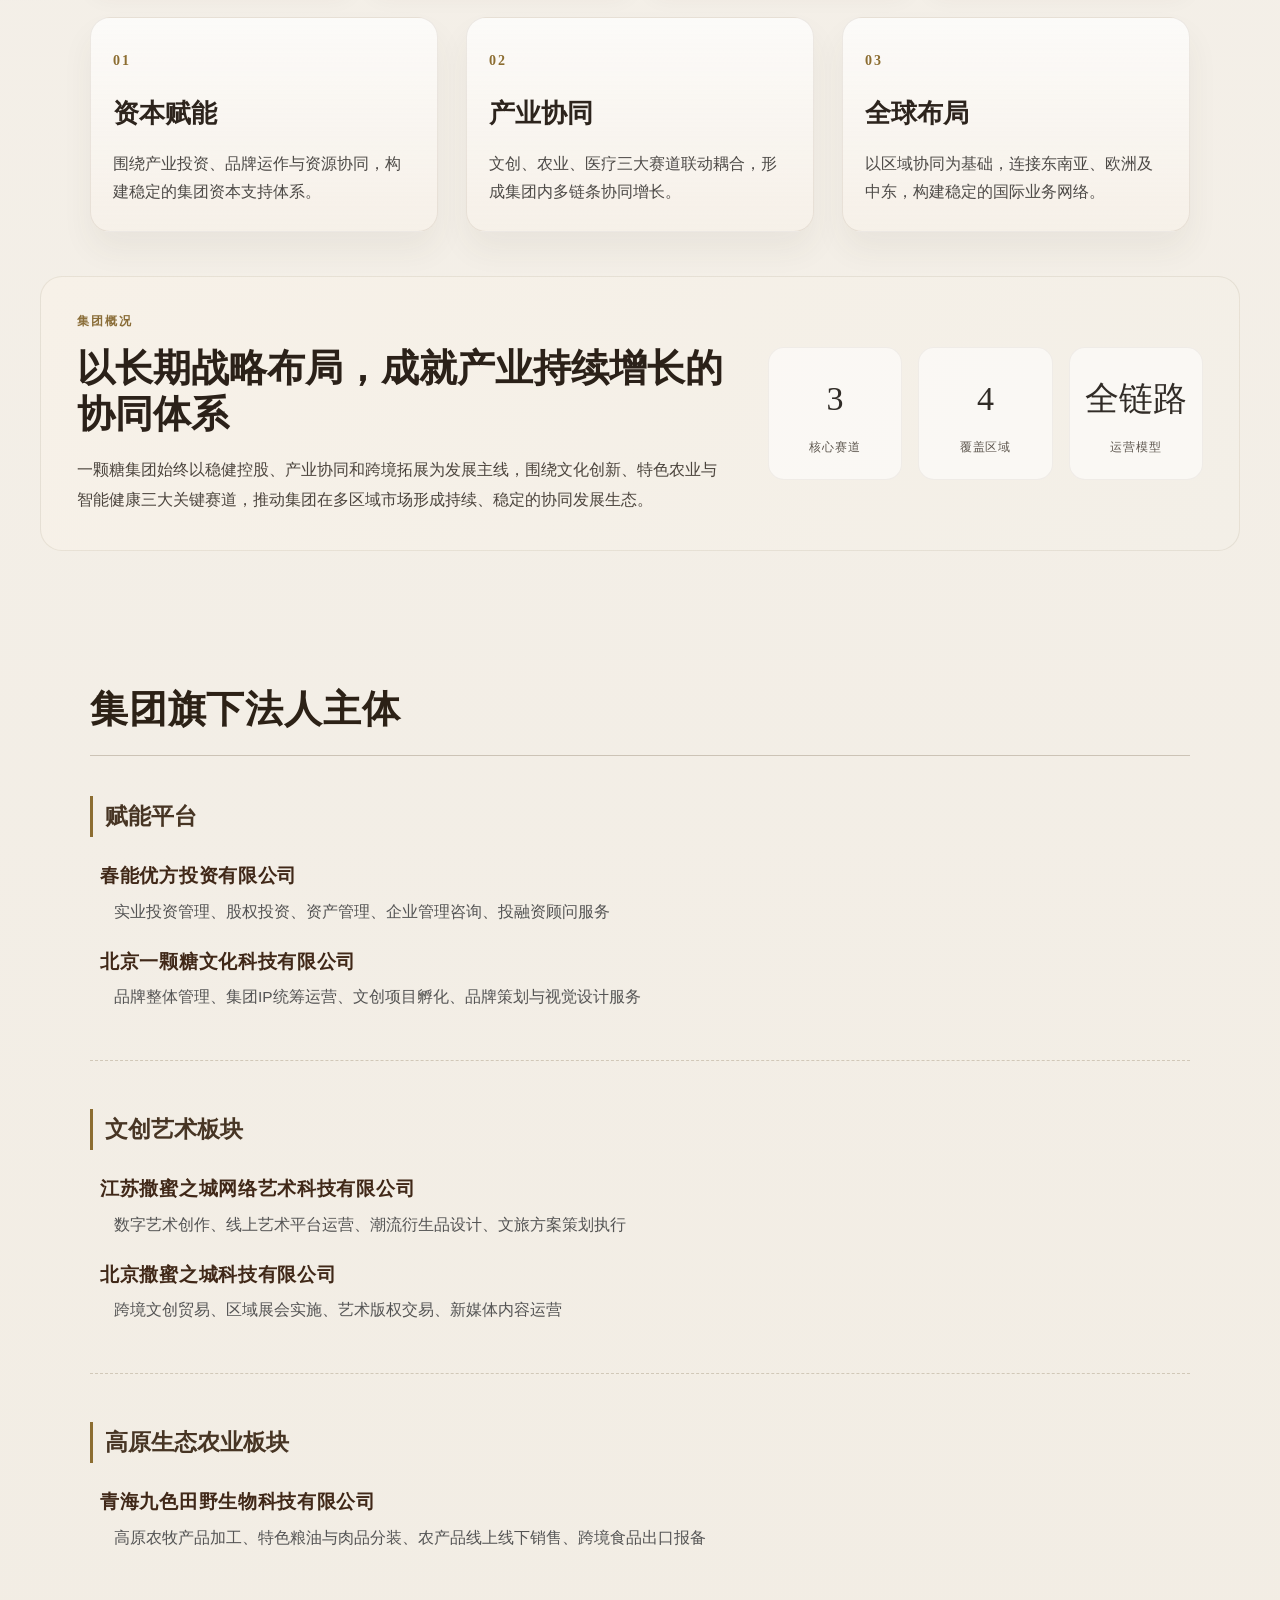
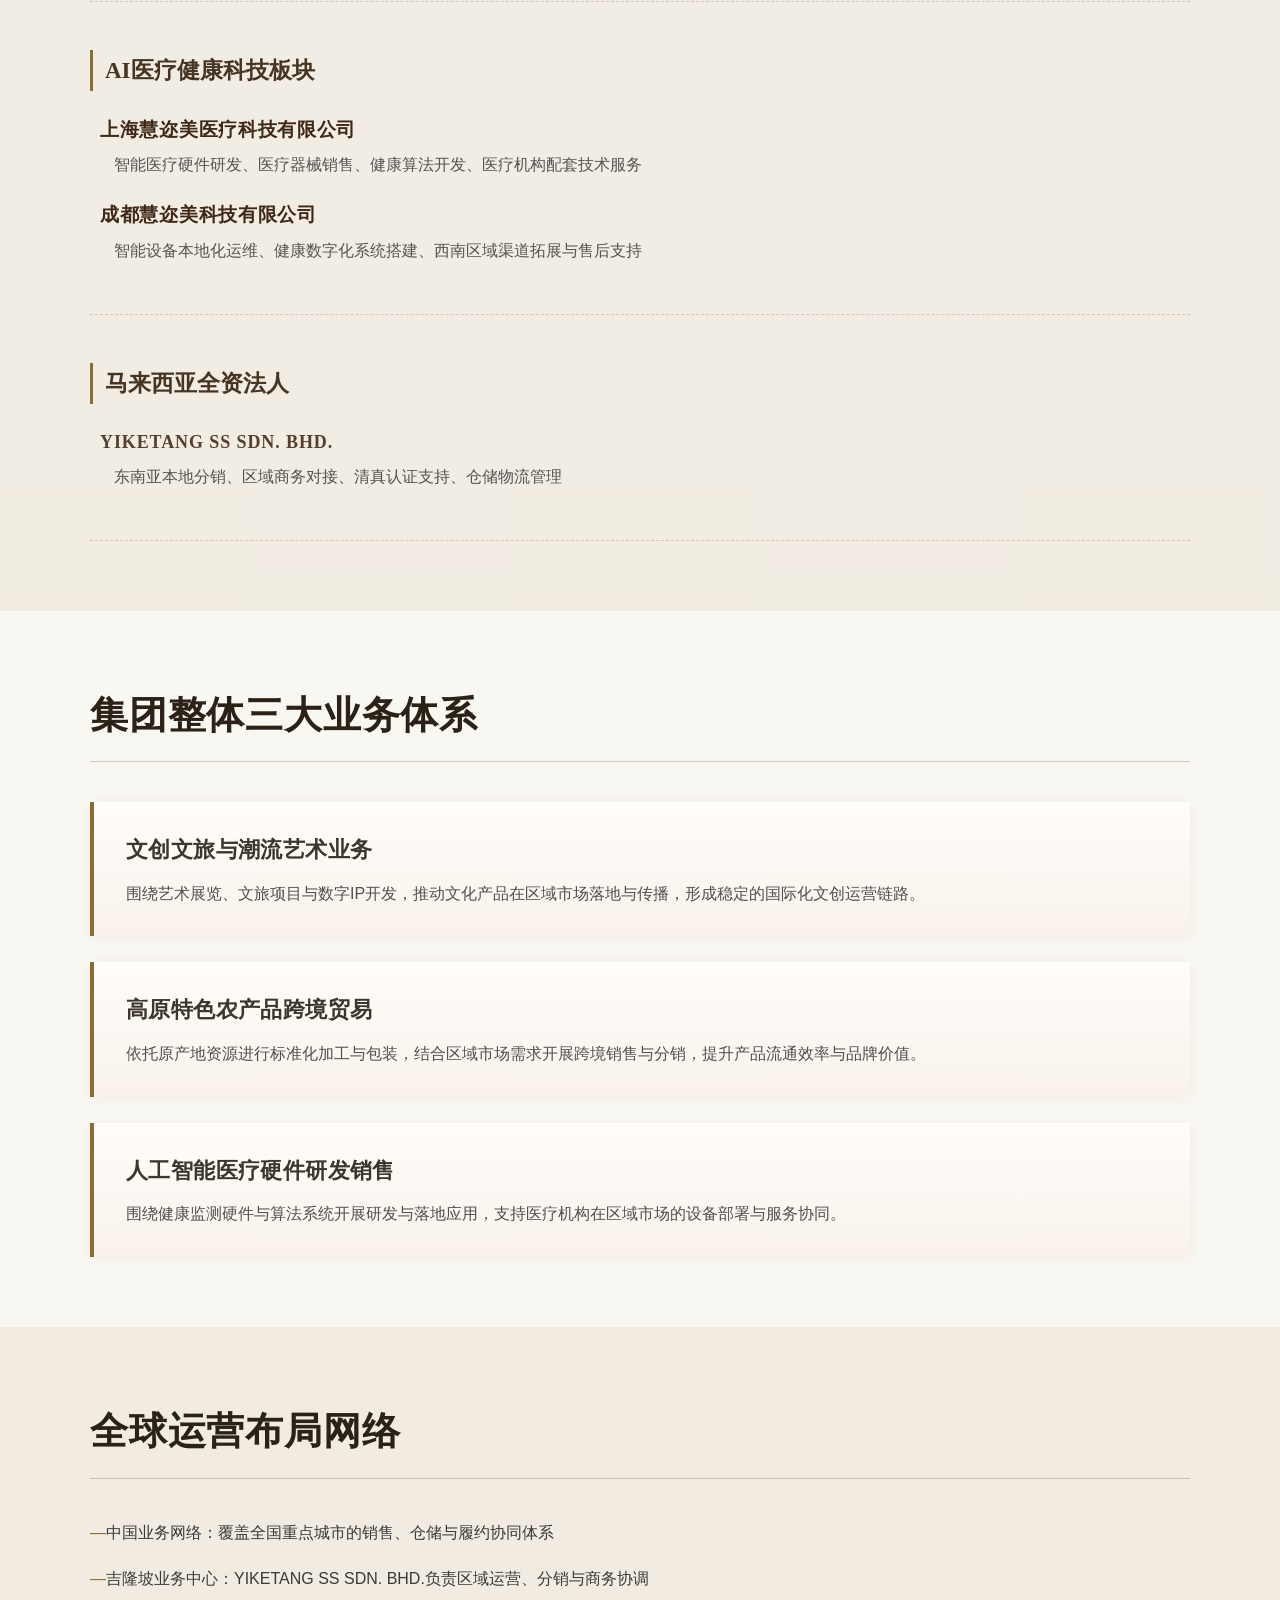
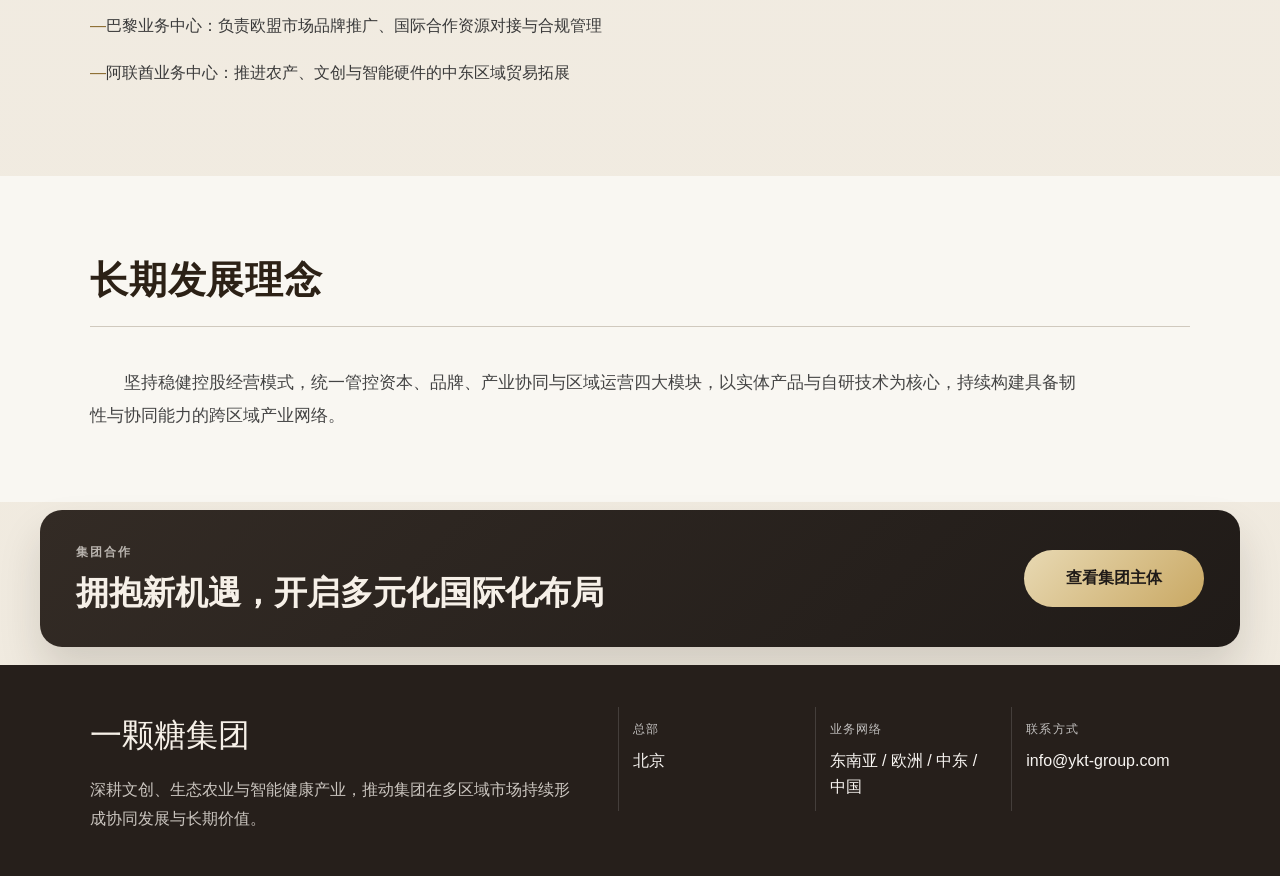
==== commit 0d8dbff9: "v3.1" ====
--- a/index.html
+++ b/index.html
@@ -22,8 +22,108 @@
 
 <section class="hero-banner">
   <div class="container">
+    <div class="hero-kicker">Global Private Investment Group</div>
     <h1 class="hero-title"></h1>
     <p class="hero-desc"></p>
+  </div>
+</section>
+
+<section class="media-showcase">
+  <div class="container media-grid">
+    <article class="media-card media-card-lg">
+      <div class="media-image media-image-1"></div>
+      <div class="media-caption">
+        <span>文创与品牌</span>
+        <strong>Culture & Brand</strong>
+      </div>
+    </article>
+    <article class="media-card">
+      <div class="media-image media-image-2"></div>
+      <div class="media-caption">
+        <span>农业与生态</span>
+        <strong>Agri & Ecology</strong>
+      </div>
+    </article>
+    <article class="media-card">
+      <div class="media-image media-image-3"></div>
+      <div class="media-caption">
+        <span>智能健康</span>
+        <strong>AI Healthcare</strong>
+      </div>
+    </article>
+  </div>
+</section>
+
+<section class="feature-band">
+  <div class="container feature-band-inner">
+    <div class="feature-panel feature-panel-main">
+      <div class="feature-label">Strategic Focus</div>
+      <h3>以产业协同推动长期增长</h3>
+      <p>覆盖文创、农业与健康科技的多赛道布局，持续构建稳定、可扩展的国际业务能力。</p>
+    </div>
+    <div class="feature-panel feature-panel-side">
+      <div class="feature-metric">03</div>
+      <div>
+        <span>核心赛道</span>
+        <strong>Culture • Agri • Health</strong>
+      </div>
+    </div>
+  </div>
+</section>
+
+<section class="journey-block">
+  <div class="container journey-shell">
+    <div class="journey-head">
+      <div class="eyebrow">Operating Model</div>
+      <h2>从产业创造到全球协同的增长闭环</h2>
+    </div>
+    <div class="journey-grid">
+      <div class="journey-item">
+        <span class="journey-num">01</span>
+        <h4>创新与研发</h4>
+        <p>围绕品牌、产品与技术创新，持续提升核心竞争力。</p>
+      </div>
+      <div class="journey-item">
+        <span class="journey-num">02</span>
+        <h4>资源整合</h4>
+        <p>整合资本、品牌与业务板块，建立协同增长的组织能力。</p>
+      </div>
+      <div class="journey-item">
+        <span class="journey-num">03</span>
+        <h4>区域落地</h4>
+        <p>在关键市场建立运营、分销与服务网络，强化业务可见度。</p>
+      </div>
+      <div class="journey-item">
+        <span class="journey-num">04</span>
+        <h4>全球协同</h4>
+        <p>将创新能力、产业链和市场网络进一步扩展至国际协同体系。</p>
+      </div>
+    </div>
+  </div>
+</section>
+
+<section class="capability-strip">
+  <div class="container capability-grid">
+    <div class="capability-item">
+      <span class="capability-index">01</span>
+      <h4>资本整合</h4>
+      <p>围绕产业投资与资源协同，强化集团层面的资本支持能力。</p>
+    </div>
+    <div class="capability-item">
+      <span class="capability-index">02</span>
+      <h4>产业协同</h4>
+      <p>跨赛道联动，提升业务组合效率与协同价值。</p>
+    </div>
+    <div class="capability-item">
+      <span class="capability-index">03</span>
+      <h4>全球覆盖</h4>
+      <p>在亚洲、欧洲及中东建立稳定的市场与运营网络。</p>
+    </div>
+    <div class="capability-item">
+      <span class="capability-index">04</span>
+      <h4>技术创新</h4>
+      <p>依托自研技术与应用能力，支撑长期竞争优势与产品迭代。</p>
+    </div>
   </div>
 </section>
 
--- a/style.css
+++ b/style.css
@@ -28,8 +28,234 @@
   background-color: #f9f7f2;
 }
 
+.media-showcase {
+  padding: 12px 0 0;
+}
+.media-grid {
+  display: grid;
+  grid-template-columns: 1.4fr 1fr 1fr;
+  gap: 22px;
+}
+.media-card {
+  position: relative;
+  overflow: hidden;
+  border-radius: 22px;
+  background: #f1eadf;
+  min-height: 300px;
+  border: 1px solid rgba(123, 103, 76, 0.12);
+  box-shadow: 0 18px 30px rgba(73, 61, 48, 0.08);
+}
+.media-card-lg {
+  min-height: 360px;
+}
+.media-image {
+  position: absolute;
+  inset: 0;
+  background-size: cover;
+  background-position: center;
+  transform: scale(1.02);
+  transition: transform 0.4s ease;
+}
+.media-card:hover .media-image {
+  transform: scale(1.08);
+}
+.media-image-1 {
+  background-image: linear-gradient(rgba(22,17,13,0.18), rgba(22,17,13,0.32)), url('https://images.unsplash.com/photo-1522202176988-66273c2fd55f?auto=format&fit=crop&w=1200&q=80');
+}
+.media-image-2 {
+  background-image: linear-gradient(rgba(27,24,20,0.18), rgba(27,24,20,0.3)), url('https://images.unsplash.com/photo-1501004318641-b39e6451bec6?auto=format&fit=crop&w=1200&q=80');
+}
+.media-image-3 {
+  background-image: linear-gradient(rgba(20,22,23,0.18), rgba(20,22,23,0.3)), url('https://images.unsplash.com/photo-1576091160550-2173dba999ef?auto=format&fit=crop&w=1200&q=80');
+}
+.media-caption {
+  position: absolute;
+  left: 20px;
+  right: 20px;
+  bottom: 18px;
+  display: flex;
+  flex-direction: column;
+  gap: 4px;
+  padding: 14px 16px;
+  border-radius: 14px;
+  background: rgba(20,18,16,0.38);
+  backdrop-filter: blur(2px);
+  color: #f5efe9;
+}
+.media-caption span {
+  font-size: 11px;
+  letter-spacing: 1.5px;
+  text-transform: uppercase;
+  opacity: 0.8;
+}
+.media-caption strong {
+  font-family: "Times New Roman", serif;
+  font-size: 24px;
+  letter-spacing: 0.4px;
+}
+
+.feature-band {
+  padding: 24px 0 0;
+}
+.feature-band-inner {
+  display: grid;
+  grid-template-columns: 1.8fr 0.9fr;
+  gap: 18px;
+  align-items: stretch;
+}
+.feature-panel {
+  background: linear-gradient(135deg, rgba(255,255,255,0.78), rgba(245,239,231,0.92));
+  border: 1px solid rgba(122, 104, 79, 0.12);
+  border-radius: 20px;
+  box-shadow: 0 16px 26px rgba(65, 53, 42, 0.05);
+  overflow: hidden;
+}
+.feature-panel-main {
+  padding: 24px 26px;
+  background:
+    linear-gradient(135deg, rgba(255,255,255,0.7), rgba(240,232,221,0.95)),
+    radial-gradient(circle at top right, rgba(147, 111, 54, 0.10), transparent 26%);
+}
+.feature-label {
+  display: inline-flex;
+  padding: 7px 10px;
+  border-radius: 999px;
+  background: rgba(140, 109, 49, 0.08);
+  color: #8c6d31;
+  font-size: 10px;
+  letter-spacing: 1.5px;
+  text-transform: uppercase;
+  font-weight: 700;
+  margin-bottom: 12px;
+}
+.feature-panel-main h3 {
+  font-family: "Times New Roman", serif;
+  font-size: clamp(26px, 2.6vw, 34px);
+  color: #2c221b;
+  line-height: 1.25;
+  margin-bottom: 10px;
+}
+.feature-panel-main p {
+  color: #4d4944;
+  max-width: 620px;
+  line-height: 1.75;
+}
+.feature-panel-side {
+  display: flex;
+  align-items: center;
+  justify-content: center;
+  gap: 14px;
+  padding: 16px 18px;
+}
+.feature-metric {
+  font-family: "Times New Roman", serif;
+  font-size: 46px;
+  line-height: 1;
+  color: #8c6d31;
+  font-weight: 700;
+}
+.feature-panel-side span {
+  display: block;
+  font-size: 10px;
+  letter-spacing: 1.5px;
+  text-transform: uppercase;
+  color: #7a6a5d;
+  margin-bottom: 4px;
+}
+.feature-panel-side strong {
+  display: block;
+  font-family: "Times New Roman", serif;
+  font-size: 22px;
+  color: #2f2722;
+}
+
+.journey-block {
+  padding: 18px 0 8px;
+}
+.journey-shell {
+  background: linear-gradient(135deg, #f6f1e8, #f0eadf);
+  border: 1px solid rgba(123, 103, 76, 0.12);
+  border-radius: 22px;
+  padding: 26px 24px;
+  box-shadow: 0 16px 24px rgba(73, 61, 48, 0.04);
+}
+.journey-head {
+  margin-bottom: 20px;
+}
+.journey-head h2 {
+  font-family: "Times New Roman", serif;
+  font-size: clamp(26px, 2.8vw, 34px);
+  color: #2b2119;
+  line-height: 1.25;
+}
+.journey-grid {
+  display: grid;
+  grid-template-columns: repeat(4, minmax(0, 1fr));
+  gap: 16px;
+}
+.journey-item {
+  padding: 18px 18px 16px;
+  background: rgba(255,255,255,0.72);
+  border: 1px solid rgba(122, 104, 79, 0.12);
+  border-radius: 16px;
+}
+.journey-num {
+  display: inline-block;
+  font-family: "Times New Roman", serif;
+  font-size: 12px;
+  color: #8c6d31;
+  letter-spacing: 2px;
+  margin-bottom: 10px;
+  font-weight: 700;
+}
+.journey-item h4 {
+  font-family: "Times New Roman", serif;
+  font-size: 22px;
+  color: #2f241d;
+  margin-bottom: 6px;
+}
+.journey-item p {
+  color: #4d4a47;
+  line-height: 1.7;
+}
+
+.capability-strip {
+  padding: 16px 0 8px;
+}
+.capability-grid {
+  display: grid;
+  grid-template-columns: repeat(4, minmax(0, 1fr));
+  gap: 16px;
+}
+.capability-item {
+  background: linear-gradient(180deg, rgba(255,255,255,0.82), rgba(247,241,233,0.92));
+  border: 1px solid rgba(122, 104, 79, 0.12);
+  border-radius: 16px;
+  padding: 20px 18px;
+  box-shadow: 0 12px 22px rgba(74, 61, 46, 0.04);
+}
+.capability-index {
+  display: inline-block;
+  font-family: "Times New Roman", serif;
+  font-size: 12px;
+  color: #8c6d31;
+  letter-spacing: 2px;
+  margin-bottom: 14px;
+  font-weight: 700;
+}
+.capability-item h4 {
+  font-family: "Times New Roman", serif;
+  font-size: 22px;
+  color: #2d221b;
+  margin-bottom: 6px;
+}
+.capability-item p {
+  color: #4d4a47;
+  line-height: 1.7;
+}
+
 .brand-values {
-  padding: 10px 0 30px;
+  padding: 30px 0 30px;
   margin-top: -8px;
 }
 .value-grid {
@@ -339,6 +565,23 @@
   border-radius: 50%;
   border: 1px solid rgba(140, 109, 49, 0.12);
 }
+.hero-kicker {
+  position: relative;
+  z-index: 1;
+  display: inline-flex;
+  align-items: center;
+  justify-content: center;
+  padding: 8px 14px;
+  border-radius: 999px;
+  background: rgba(140, 109, 49, 0.08);
+  border: 1px solid rgba(140, 109, 49, 0.12);
+  color: #8c6d31;
+  font-size: 10px;
+  letter-spacing: 2px;
+  text-transform: uppercase;
+  font-weight: 700;
+  margin-bottom: 18px;
+}
 .hero-title {
   position: relative;
   z-index: 1;
@@ -347,7 +590,7 @@
   color: #201a16;
   margin-bottom: 18px;
   letter-spacing: 1.4px;
-  line-height: 1.2;
+  line-height: 1.12;
   text-shadow: 0 1px 0 rgba(255,255,255,0.4);
 }
 .hero-desc {
@@ -619,8 +862,21 @@
   }
 
   .value-grid,
-  .overview-stats {
+  .overview-stats,
+  .media-grid,
+  .feature-band-inner,
+  .capability-grid,
+  .journey-grid {
     grid-template-columns: 1fr;
+  }
+
+  .media-card,
+  .media-card-lg {
+    min-height: 280px;
+  }
+
+  .feature-panel-side {
+    justify-content: flex-start;
   }
 
   .site-header {
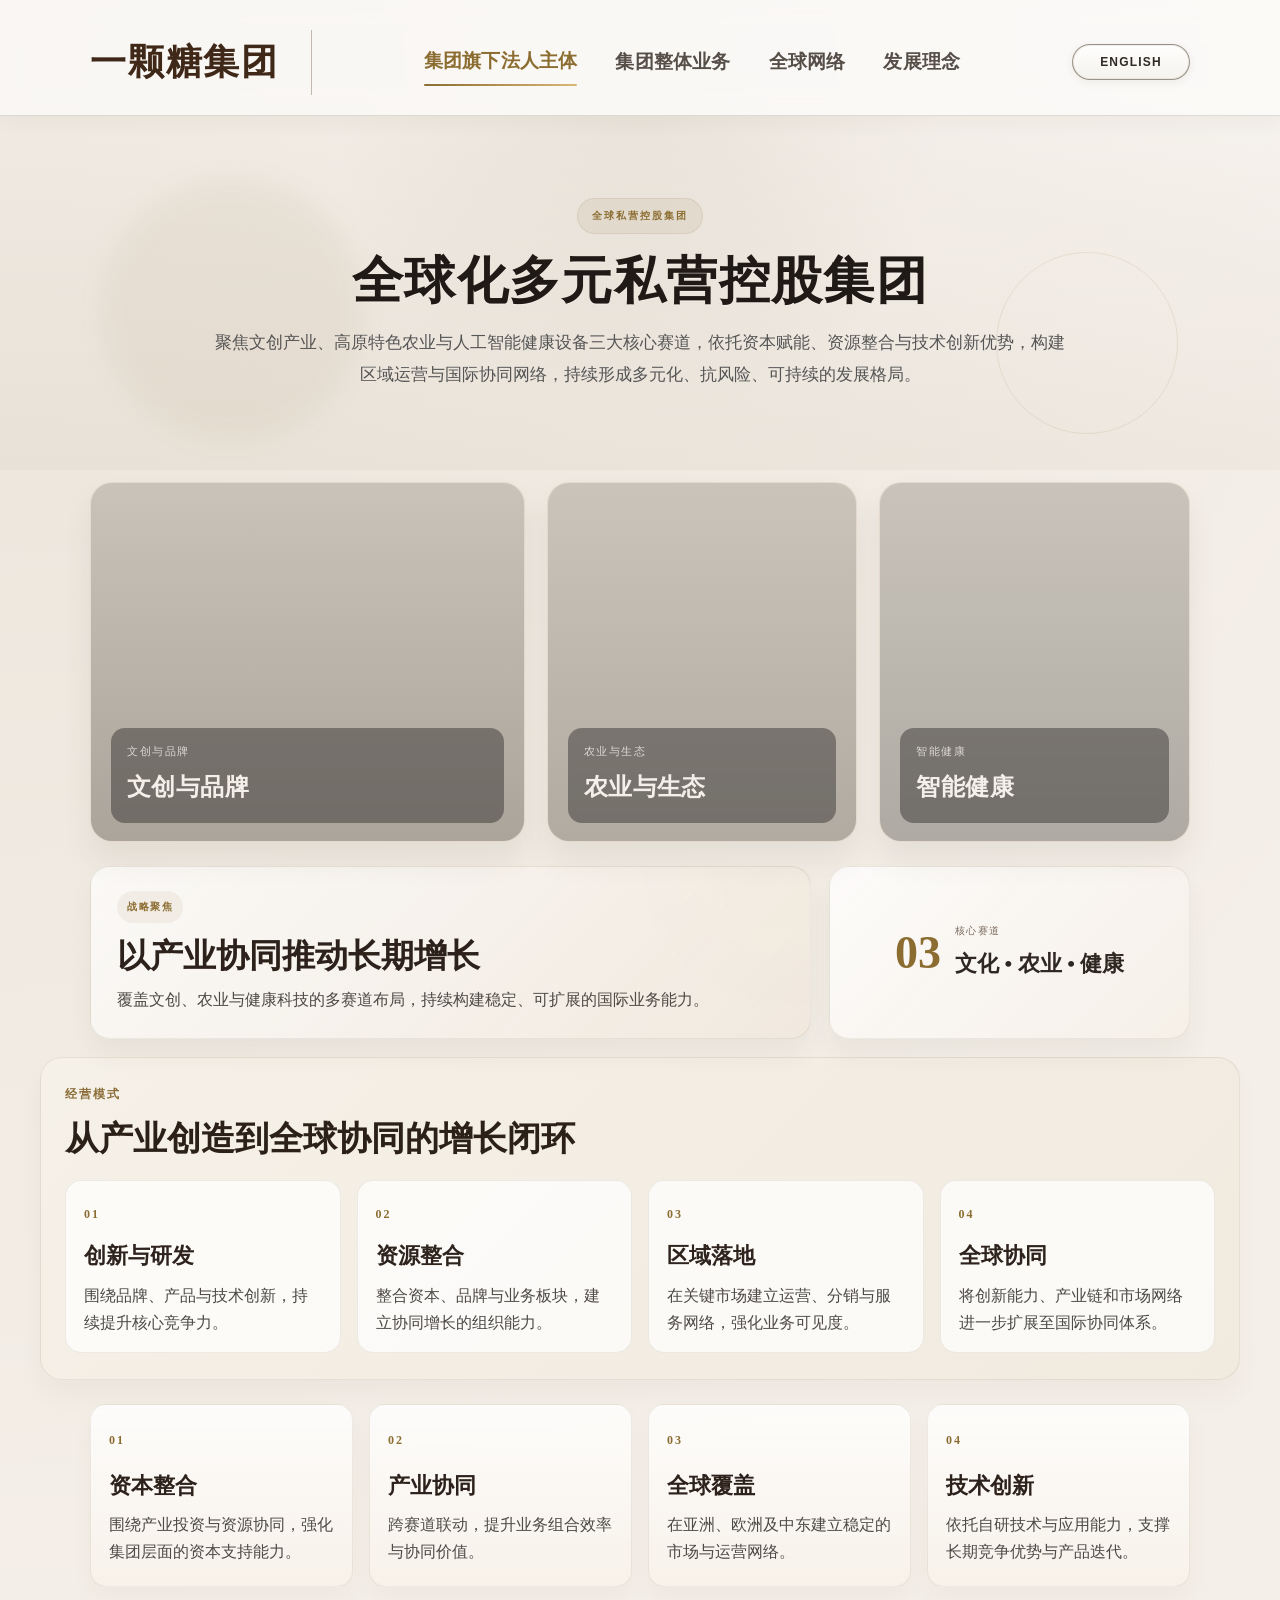
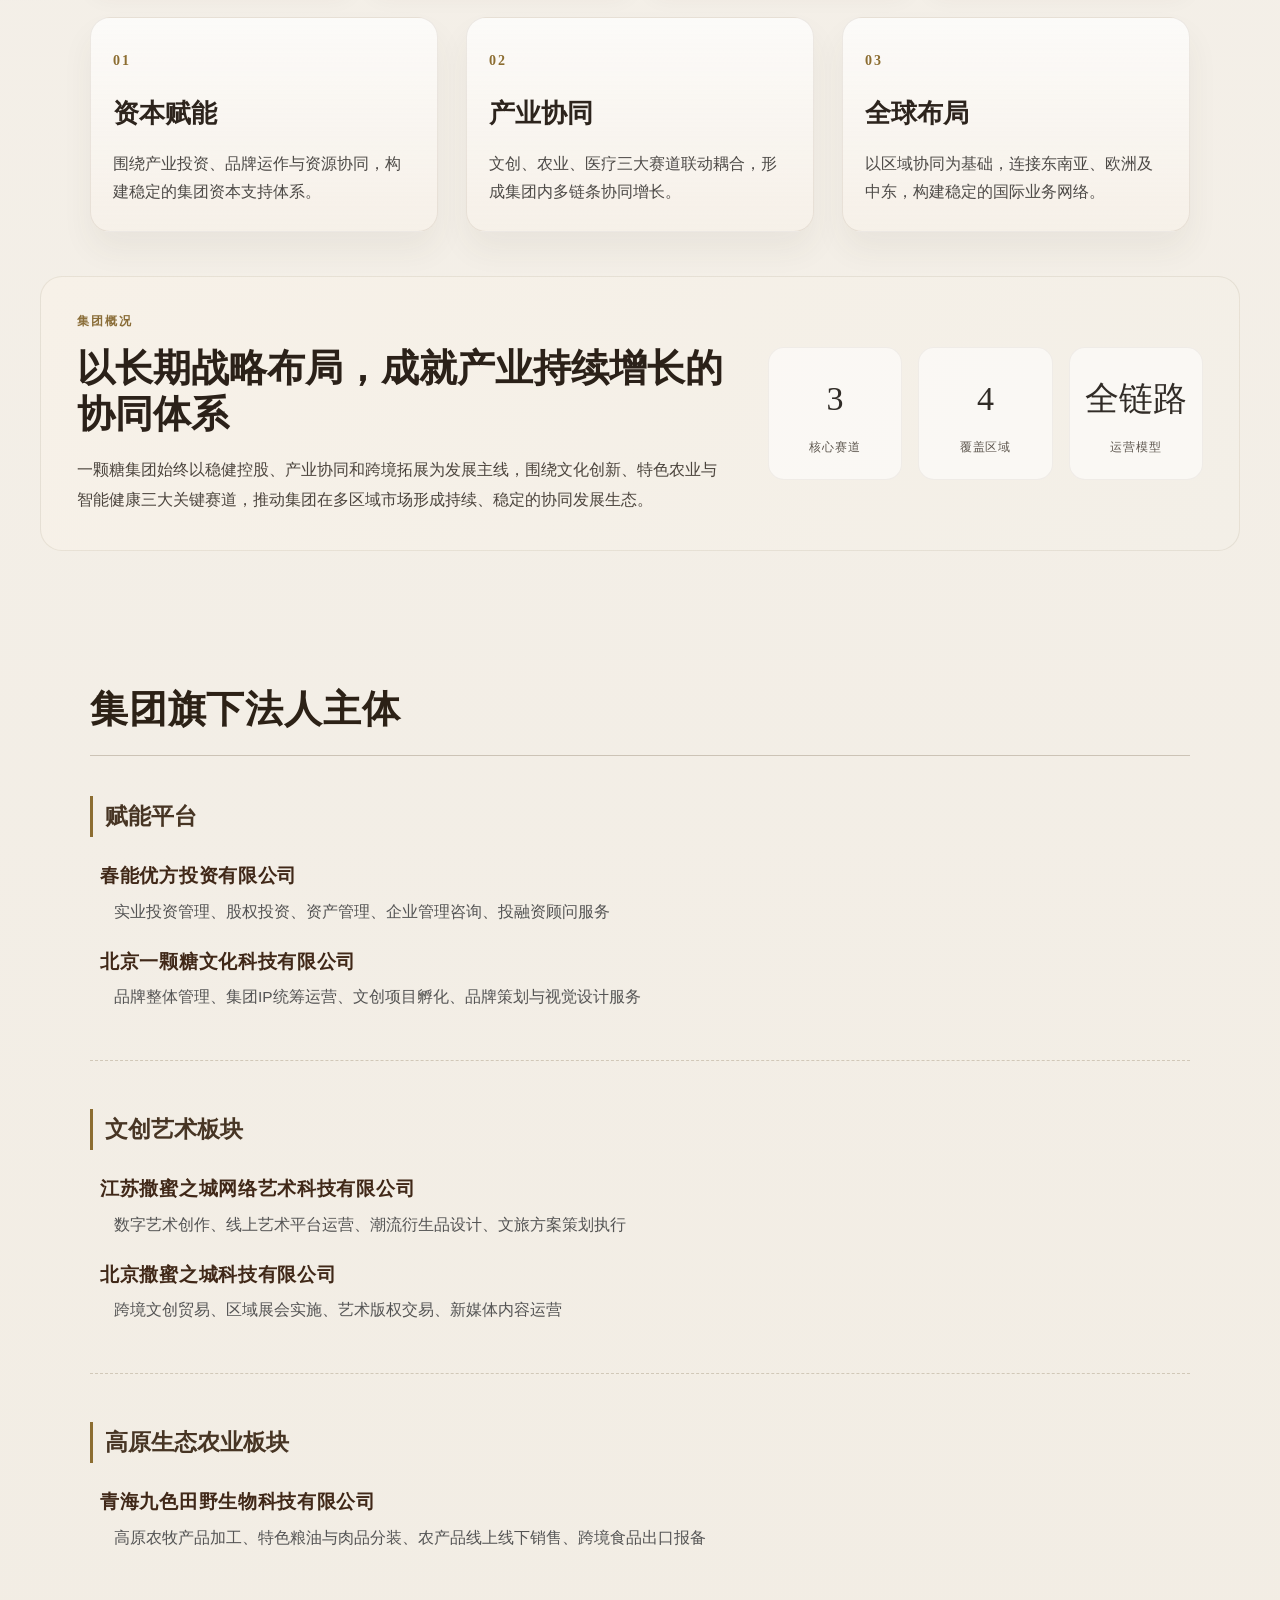
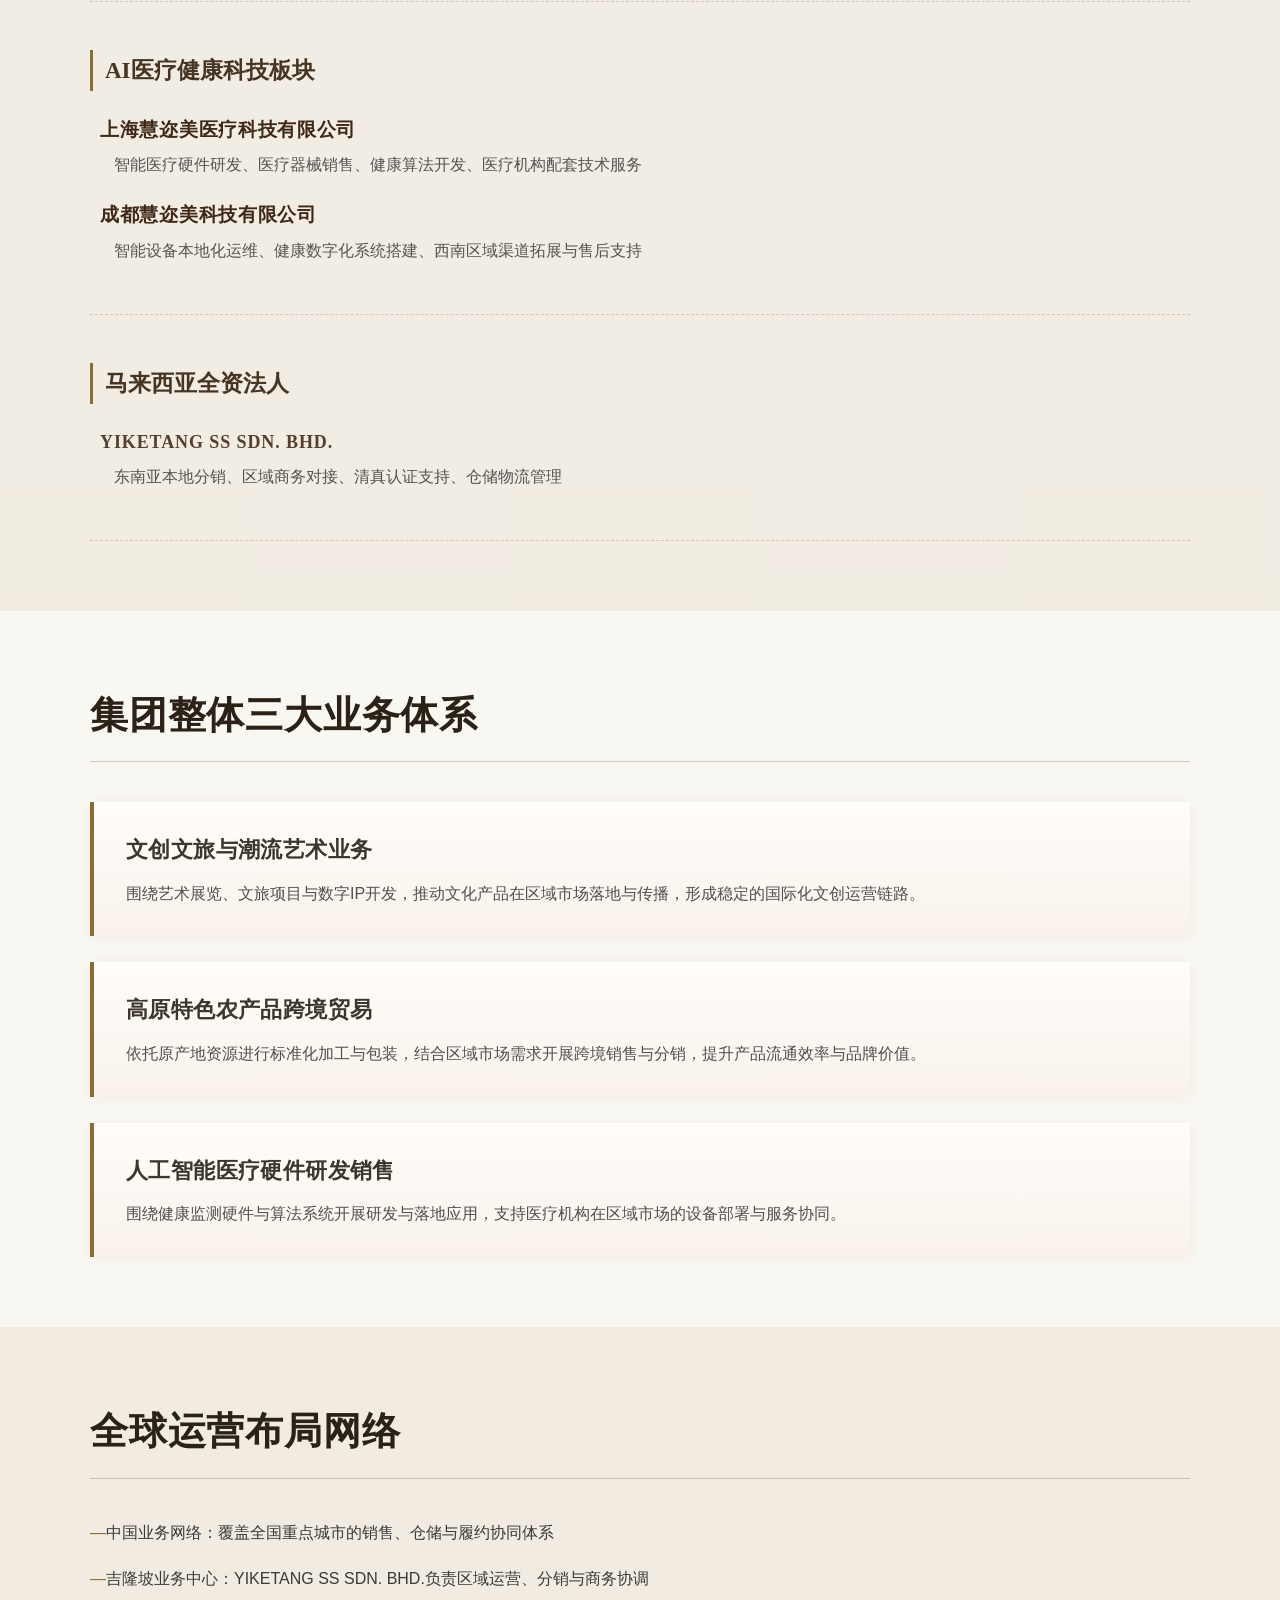
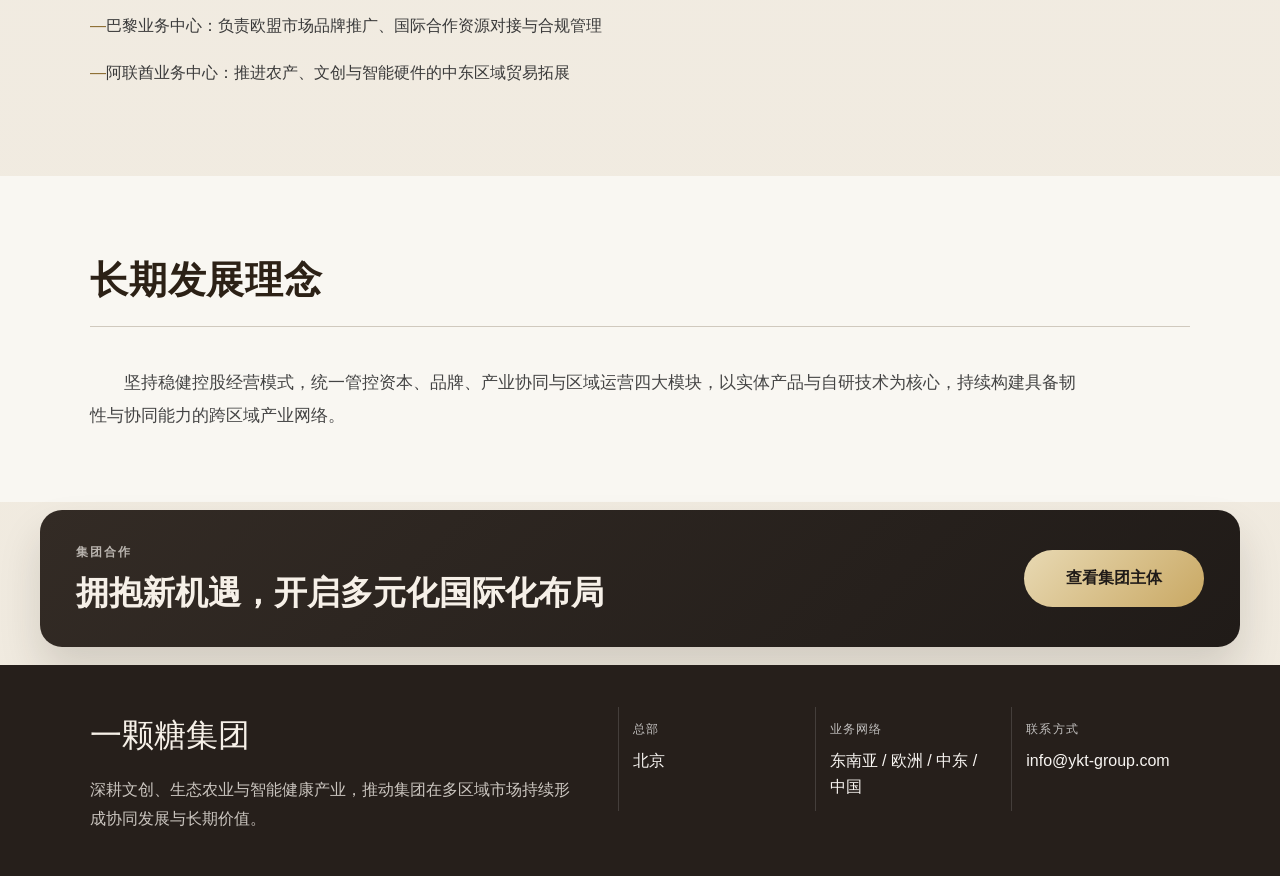
==== commit 31a9d7d8: "解决语音混用问题" ====
--- a/index.html
+++ b/index.html
@@ -22,7 +22,7 @@
 
 <section class="hero-banner">
   <div class="container">
-    <div class="hero-kicker">Global Private Investment Group</div>
+    <div class="hero-kicker" id="heroKicker"></div>
     <h1 class="hero-title"></h1>
     <p class="hero-desc"></p>
   </div>
@@ -33,22 +33,22 @@
     <article class="media-card media-card-lg">
       <div class="media-image media-image-1"></div>
       <div class="media-caption">
-        <span>文创与品牌</span>
-        <strong>Culture & Brand</strong>
+        <span class="media-caption-label"></span>
+        <strong class="media-caption-title"></strong>
       </div>
     </article>
     <article class="media-card">
       <div class="media-image media-image-2"></div>
       <div class="media-caption">
-        <span>农业与生态</span>
-        <strong>Agri & Ecology</strong>
+        <span class="media-caption-label"></span>
+        <strong class="media-caption-title"></strong>
       </div>
     </article>
     <article class="media-card">
       <div class="media-image media-image-3"></div>
       <div class="media-caption">
-        <span>智能健康</span>
-        <strong>AI Healthcare</strong>
+        <span class="media-caption-label"></span>
+        <strong class="media-caption-title"></strong>
       </div>
     </article>
   </div>
@@ -57,15 +57,15 @@
 <section class="feature-band">
   <div class="container feature-band-inner">
     <div class="feature-panel feature-panel-main">
-      <div class="feature-label">Strategic Focus</div>
-      <h3>以产业协同推动长期增长</h3>
-      <p>覆盖文创、农业与健康科技的多赛道布局，持续构建稳定、可扩展的国际业务能力。</p>
+      <div class="feature-label" id="featureLabel"></div>
+      <h3 id="featureTitle"></h3>
+      <p id="featureDesc"></p>
     </div>
     <div class="feature-panel feature-panel-side">
       <div class="feature-metric">03</div>
       <div>
-        <span>核心赛道</span>
-        <strong>Culture • Agri • Health</strong>
+        <span id="featureSideLabel"></span>
+        <strong id="featureSideValue"></strong>
       </div>
     </div>
   </div>
@@ -74,57 +74,15 @@
 <section class="journey-block">
   <div class="container journey-shell">
     <div class="journey-head">
-      <div class="eyebrow">Operating Model</div>
-      <h2>从产业创造到全球协同的增长闭环</h2>
+      <div class="eyebrow" id="journeyEyebrow"></div>
+      <h2 id="journeyTitle"></h2>
     </div>
-    <div class="journey-grid">
-      <div class="journey-item">
-        <span class="journey-num">01</span>
-        <h4>创新与研发</h4>
-        <p>围绕品牌、产品与技术创新，持续提升核心竞争力。</p>
-      </div>
-      <div class="journey-item">
-        <span class="journey-num">02</span>
-        <h4>资源整合</h4>
-        <p>整合资本、品牌与业务板块，建立协同增长的组织能力。</p>
-      </div>
-      <div class="journey-item">
-        <span class="journey-num">03</span>
-        <h4>区域落地</h4>
-        <p>在关键市场建立运营、分销与服务网络，强化业务可见度。</p>
-      </div>
-      <div class="journey-item">
-        <span class="journey-num">04</span>
-        <h4>全球协同</h4>
-        <p>将创新能力、产业链和市场网络进一步扩展至国际协同体系。</p>
-      </div>
-    </div>
+    <div class="journey-grid" id="journeyGrid"></div>
   </div>
 </section>
 
 <section class="capability-strip">
-  <div class="container capability-grid">
-    <div class="capability-item">
-      <span class="capability-index">01</span>
-      <h4>资本整合</h4>
-      <p>围绕产业投资与资源协同，强化集团层面的资本支持能力。</p>
-    </div>
-    <div class="capability-item">
-      <span class="capability-index">02</span>
-      <h4>产业协同</h4>
-      <p>跨赛道联动，提升业务组合效率与协同价值。</p>
-    </div>
-    <div class="capability-item">
-      <span class="capability-index">03</span>
-      <h4>全球覆盖</h4>
-      <p>在亚洲、欧洲及中东建立稳定的市场与运营网络。</p>
-    </div>
-    <div class="capability-item">
-      <span class="capability-index">04</span>
-      <h4>技术创新</h4>
-      <p>依托自研技术与应用能力，支撑长期竞争优势与产品迭代。</p>
-    </div>
-  </div>
+  <div class="container capability-grid" id="capabilityGrid"></div>
 </section>
 
 <section class="brand-values">
